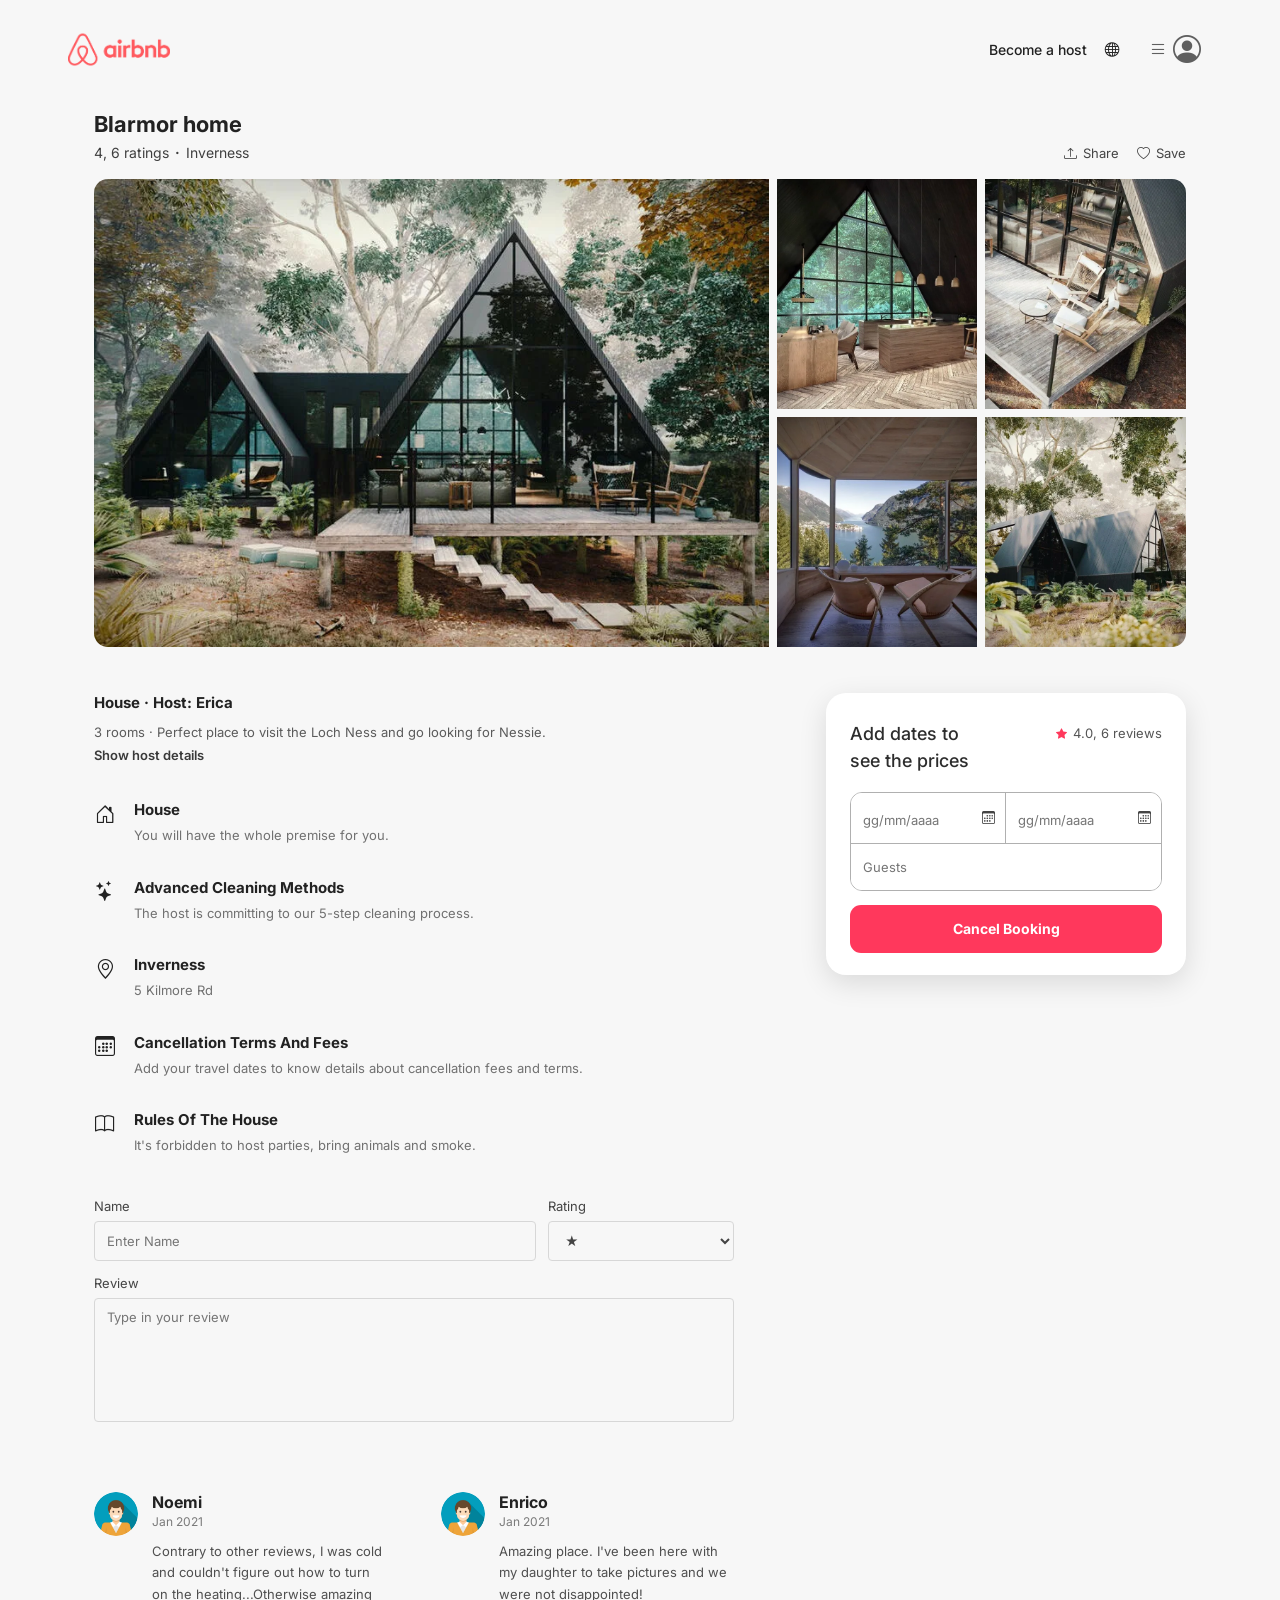
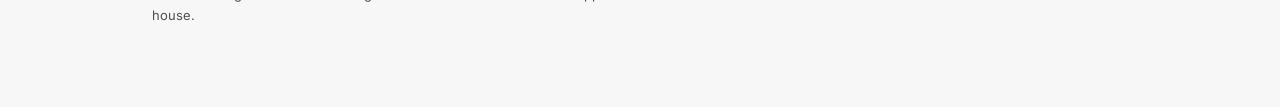
==== index.html @ 4b3a10de "Add files via upload" ====
<!DOCTYPE html>
<html lang="en">
<head>
  <meta charset="UTF-8" />
  <meta name="viewport" content="width=device-width, initial-scale=1.0" />
  <title>Blarmor home</title>

  <link rel="preconnect" href="https://fonts.googleapis.com">
  <link rel="preconnect" href="https://fonts.gstatic.com" crossorigin>
  <link
    href="https://fonts.googleapis.com/css2?family=Inter:wght@400;500;600;700&display=swap"
    rel="stylesheet"
  >

  <link
    rel="stylesheet"
    href="https://cdn.jsdelivr.net/npm/bootstrap-icons@1.11.3/font/bootstrap-icons.min.css"
  >

  <link rel="stylesheet" href="style.css" />
</head>
<body>
  <header class="topbar">
    <div class="topbar__inner">
      <div class="topbar__logo">
        <img src="assets/logo-pink.png" alt="Airbnb logo" />
      </div>

      <nav class="topbar__nav">
        <a href="#">Become a host</a>

        <button class="icon-btn" aria-label="Language">
          <i class="bi bi-globe"></i>
        </button>

        <div class="menu-profile">
          <i class="bi bi-list"></i>
          <i class="bi bi-person-circle"></i>
        </div>
      </nav>
    </div>
  </header>

  <main class="page">
    <section class="listing-head">
      <h1>Blarmor home</h1>

      <div class="listing-meta-row">
        <div class="listing-meta">
          <span>4, 6 ratings</span>
          <span class="dot">·</span>
          <span>Inverness</span>
        </div>

        <div class="listing-actions">
          <a href="#"><i class="bi bi-upload"></i> Share</a>
          <a href="#"><i class="bi bi-heart"></i> Save</a>
        </div>
      </div>
    </section>

    <section class="gallery">
      <div class="gallery__main">
        <img src="assets/1.webp" alt="Main house image" />
      </div>

      <div class="gallery__side">
        <img src="assets/2.webp" alt="House image 2" />
        <img src="assets/3.webp" alt="House image 3" />
        <img src="assets/4.webp" alt="House image 4" />
        <img src="assets/5.webp" alt="House image 5" />
      </div>
    </section>

    <section class="content-grid">
      <div class="content-left">
        <section class="intro">
          <h2>House · Host: Erica</h2>
          <p>3 rooms · Perfect place to visit the Loch Ness and go looking for Nessie.</p>
          <a href="#">Show host details</a>
        </section>

        <section class="features">
          <article class="feature">
            <div class="feature__icon">
              <i class="bi bi-house-door"></i>
            </div>
            <div class="feature__text">
              <h3>House</h3>
              <p>You will have the whole premise for you.</p>
            </div>
          </article>

          <article class="feature">
            <div class="feature__icon">
              <i class="bi bi-stars"></i>
            </div>
            <div class="feature__text">
              <h3>Advanced Cleaning Methods</h3>
              <p>The host is committing to our 5-step cleaning process.</p>
            </div>
          </article>

          <article class="feature">
            <div class="feature__icon">
              <i class="bi bi-geo-alt"></i>
            </div>
            <div class="feature__text">
              <h3>Inverness</h3>
              <p>5 Kilmore Rd</p>
            </div>
          </article>

          <article class="feature">
            <div class="feature__icon">
              <i class="bi bi-calendar3"></i>
            </div>
            <div class="feature__text">
              <h3>Cancellation Terms And Fees</h3>
              <p>Add your travel dates to know details about cancellation fees and terms.</p>
            </div>
          </article>

          <article class="feature">
            <div class="feature__icon">
              <i class="bi bi-book"></i>
            </div>
            <div class="feature__text">
              <h3>Rules Of The House</h3>
              <p>It's forbidden to host parties, bring animals and smoke.</p>
            </div>
          </article>
        </section>

        <section class="review-form">
          <div class="form-row">
            <div class="field field--name">
              <label for="name">Name</label>
              <input type="text" id="name" placeholder="Enter Name" />
            </div>

            <div class="field field--rating">
              <label for="rating">Rating</label>
              <select id="rating">
                <option>★</option>
                <option>★★</option>
                <option>★★★</option>
                <option>★★★★</option>
                <option>★★★★★</option>
              </select>
            </div>
          </div>

          <div class="field">
            <label for="review">Review</label>
            <textarea id="review" placeholder="Type in your review"></textarea>
          </div>
        </section>

        <section class="reviews">
          <article class="review">
            <img src="assets/propic.png" alt="Noemi profile picture" />
            <div class="review__body">
              <h4>Noemi</h4>
              <span>Jan 2021</span>
              <p>
                Contrary to other reviews, I was cold and couldn't figure out how to turn on
                the heating...Otherwise amazing house.
              </p>
            </div>
          </article>

          <article class="review">
            <img src="assets/propic.png" alt="Enrico profile picture" />
            <div class="review__body">
              <h4>Enrico</h4>
              <span>Jan 2021</span>
              <p>
                Amazing place. I've been here with my daughter to take pictures and we were
                not disappointed!
              </p>
            </div>
          </article>
        </section>
      </div>

      <aside class="booking-card">
        <div class="booking-card__top">
          <h3>Add dates to<br>see the prices</h3>
          <div class="booking-card__rating">
            <i class="bi bi-star-fill"></i>
            <span>4.0, 6 reviews</span>
          </div>
        </div>

        <div class="booking-box">
          <div class="booking-box__dates">
            <div class="booking-box__field">
              <input type="text" placeholder="gg/mm/aaaa" />
              <i class="bi bi-calendar3"></i>
            </div>

            <div class="booking-box__field">
              <input type="text" placeholder="gg/mm/aaaa" />
              <i class="bi bi-calendar3"></i>
            </div>
          </div>

          <div class="booking-box__guests">
            <input type="text" placeholder="Guests" />
          </div>
        </div>

        <button class="booking-btn">Cancel Booking</button>
      </aside>
    </section>
  </main>
</body>
</html>
---- style.css ----
* {
  margin: 0;
  padding: 0;
  box-sizing: border-box;
}

:root {
  --bg: #f7f7f7;
  --text: #222222;
  --light-text: #717171;
  --strong-border: #b0b0b0;
  --white: #ffffff;
  --pink: #ff385c;
  --shadow: 0 8px 28px rgba(0, 0, 0, 0.12);
}

body {
  font-family: "Inter", sans-serif;
  background-color: var(--bg);
  color: var(--text);
}

img {
  display: block;
  width: 100%;
}

a {
  color: inherit;
  text-decoration: none;
}

button,
input,
select,
textarea {
  font: inherit;
}

.topbar {
  width: 100%;
  padding: 24px 0 18px;
}

.topbar__inner {
  width: 100%;
  max-width: 1440px;
  margin: 0 auto;
  padding: 0 68px;
  display: flex;
  align-items: center;
  justify-content: space-between;
}

.topbar__logo img {
  width: 102px;
  height: auto;
}

.topbar__nav {
  display: flex;
  align-items: center;
  gap: 18px;
}

.topbar__nav a {
  font-size: 14px;
  font-weight: 500;
  color: #222;
}

.icon-btn {
  border: none;
  background: transparent;
  color: #222;
  font-size: 15px;
  cursor: pointer;
}

.menu-profile {
  width: 74px;
  height: 42px;
  border-radius: 999px;
  display: flex;
  align-items: center;
  justify-content: space-between;
  padding: 0 11px;
  color: #5f5f5f;
}

.menu-profile .bi-list {
  font-size: 18px;
}

.menu-profile .bi-person-circle {
  font-size: 28px;
}

.page {
  max-width: 1140px;
  margin: 0 auto;
  padding: 18px 24px 80px;
}

.listing-head {
  margin-bottom: 18px;
}

.listing-head h1 {
  font-size: 22px;
  font-weight: 700;
  line-height: 1.25;
  margin-bottom: 6px;
}

.listing-meta-row {
  display: flex;
  align-items: center;
  justify-content: space-between;
}

.listing-meta {
  display: flex;
  align-items: center;
  gap: 6px;
  font-size: 14px;
  color: #3f3f3f;
}

.dot {
  font-weight: 700;
}

.listing-actions {
  display: flex;
  align-items: center;
  gap: 18px;
}

.listing-actions a {
  display: inline-flex;
  align-items: center;
  gap: 6px;
  font-size: 13px;
  color: #444;
}

.gallery {
  display: grid;
  grid-template-columns: 1.65fr 1fr;
  gap: 8px;
  margin-bottom: 46px;
}

.gallery__main img {
  height: 468px;
  object-fit: cover;
  border-top-left-radius: 14px;
  border-bottom-left-radius: 14px;
}

.gallery__side {
  display: grid;
  grid-template-columns: 1fr 1fr;
  gap: 8px;
}

.gallery__side img {
  height: 230px;
  object-fit: cover;
}

.gallery__side img:nth-child(2) {
  border-top-right-radius: 14px;
}

.gallery__side img:nth-child(4) {
  border-bottom-right-radius: 14px;
}

.content-grid {
  display: grid;
  grid-template-columns: 1fr 360px;
  gap: 92px;
  align-items: start;
}

.intro {
  margin-bottom: 36px;
}

.intro h2 {
  font-size: 15px;
  font-weight: 700;
  margin-bottom: 12px;
}

.intro p {
  font-size: 13px;
  color: #5b5b5b;
  margin-bottom: 4px;
}

.intro a {
  font-size: 13px;
  font-weight: 600;
  color: #3a3a3a;
}

.features {
  display: flex;
  flex-direction: column;
  gap: 32px;
  margin-bottom: 42px;
}

.feature {
  display: flex;
  align-items: flex-start;
  gap: 18px;
}

.feature__icon {
  width: 22px;
  min-width: 22px;
  font-size: 20px;
  color: #222;
  margin-top: 2px;
  text-align: center;
}

.feature__text h3 {
  font-size: 15px;
  font-weight: 700;
  margin-bottom: 7px;
}

.feature__text p {
  font-size: 13px;
  color: var(--light-text);
  line-height: 1.5;
}

.booking-card {
  background: var(--white);
  border-radius: 20px;
  box-shadow: var(--shadow);
  padding: 28px 24px 22px;
  position: sticky;
  top: 32px;
  width: 100%;
}

.booking-card__top {
  display: flex;
  justify-content: space-between;
  align-items: flex-start;
  gap: 12px;
  margin-bottom: 18px;
}

.booking-card__top h3 {
  font-size: 18px;
  line-height: 1.45;
  font-weight: 500;
  color: #2d2d2d;
}

.booking-card__rating {
  display: flex;
  align-items: center;
  gap: 6px;
  font-size: 13px;
  color: #555;
  white-space: nowrap;
  margin-top: 4px;
}

.booking-card__rating i {
  color: var(--pink);
  font-size: 11px;
}

.booking-box {
  border: 1px solid var(--strong-border);
  border-radius: 12px;
  overflow: hidden;
  margin-bottom: 14px;
}

.booking-box__dates {
  display: grid;
  grid-template-columns: 1fr 1fr;
}

.booking-box__field {
  position: relative;
  border-bottom: 1px solid var(--strong-border);
}

.booking-box__field:first-child {
  border-right: 1px solid var(--strong-border);
}

.booking-box__field input,
.booking-box__guests input {
  width: 100%;
  border: none;
  outline: none;
  background: var(--white);
  font-size: 13px;
  color: #444;
}

.booking-box__field input {
  height: 50px;
  padding: 16px 34px 12px 12px;
}

.booking-box__field i {
  position: absolute;
  right: 10px;
  top: 17px;
  font-size: 13px;
  color: #444;
}

.booking-box__guests input {
  height: 46px;
  padding: 0 12px;
}

.booking-btn {
  width: 100%;
  height: 48px;
  border: none;
  border-radius: 11px;
  background: var(--pink);
  color: var(--white);
  font-size: 14px;
  font-weight: 700;
  cursor: pointer;
}

.review-form {
  margin-bottom: 70px;
}

.form-row {
  display: flex;
  gap: 12px;
  margin-bottom: 14px;
}

.field {
  display: flex;
  flex-direction: column;
  gap: 7px;
}

.field--name {
  flex: 1;
}

.field--rating {
  width: 186px;
}

.field label {
  font-size: 13px;
  font-weight: 400;
  color: #444;
}

.field input,
.field select,
.field textarea {
  width: 100%;
  border: 1px solid #d7d7d7;
  border-radius: 4px;
  background: transparent;
  color: #444;
  font-size: 13px;
  padding: 10px 12px;
  outline: none;
}

.field input,
.field select {
  height: 40px;
}

.field textarea {
  height: 124px;
  resize: none;
  padding-top: 10px;
}

.reviews {
  display: grid;
  grid-template-columns: 1fr 1fr;
  gap: 54px;
}

.review {
  display: flex;
  align-items: flex-start;
  gap: 14px;
}

.review img {
  width: 44px;
  height: 44px;
  min-width: 44px;
  border-radius: 50%;
  object-fit: cover;
}

.review__body h4 {
  font-size: 16px;
  font-weight: 700;
  margin-bottom: 2px;
}

.review__body span {
  display: block;
  font-size: 12px;
  color: #7a7a7a;
  margin-bottom: 12px;
}

.review__body p {
  font-size: 13px;
  line-height: 1.65;
  color: #4f4f4f;
  max-width: 370px;
}

@media (max-width: 1100px) {
  .content-grid {
    grid-template-columns: 1fr;
    gap: 40px;
  }

  .booking-card {
    position: static;
    max-width: 420px;
  }
}

@media (max-width: 900px) {
  .topbar__inner {
    padding: 0 24px;
  }

  .gallery {
    grid-template-columns: 1fr;
  }

  .gallery__main img {
    height: 360px;
    border-radius: 14px;
  }

  .gallery__side img:nth-child(2),
  .gallery__side img:nth-child(4) {
    border-radius: 0;
  }

  .reviews {
    grid-template-columns: 1fr;
    gap: 28px;
  }
}

@media (max-width: 640px) {
  .page {
    padding: 18px 16px 50px;
  }

  .topbar__nav a {
    display: none;
  }

  .listing-meta-row {
    flex-direction: column;
    align-items: flex-start;
    gap: 10px;
  }

  .form-row {
    flex-direction: column;
  }

  .field--rating {
    width: 100%;
  }

  .gallery__side {
    grid-template-columns: 1fr 1fr;
  }

  .gallery__side img {
    height: 150px;
  }
}
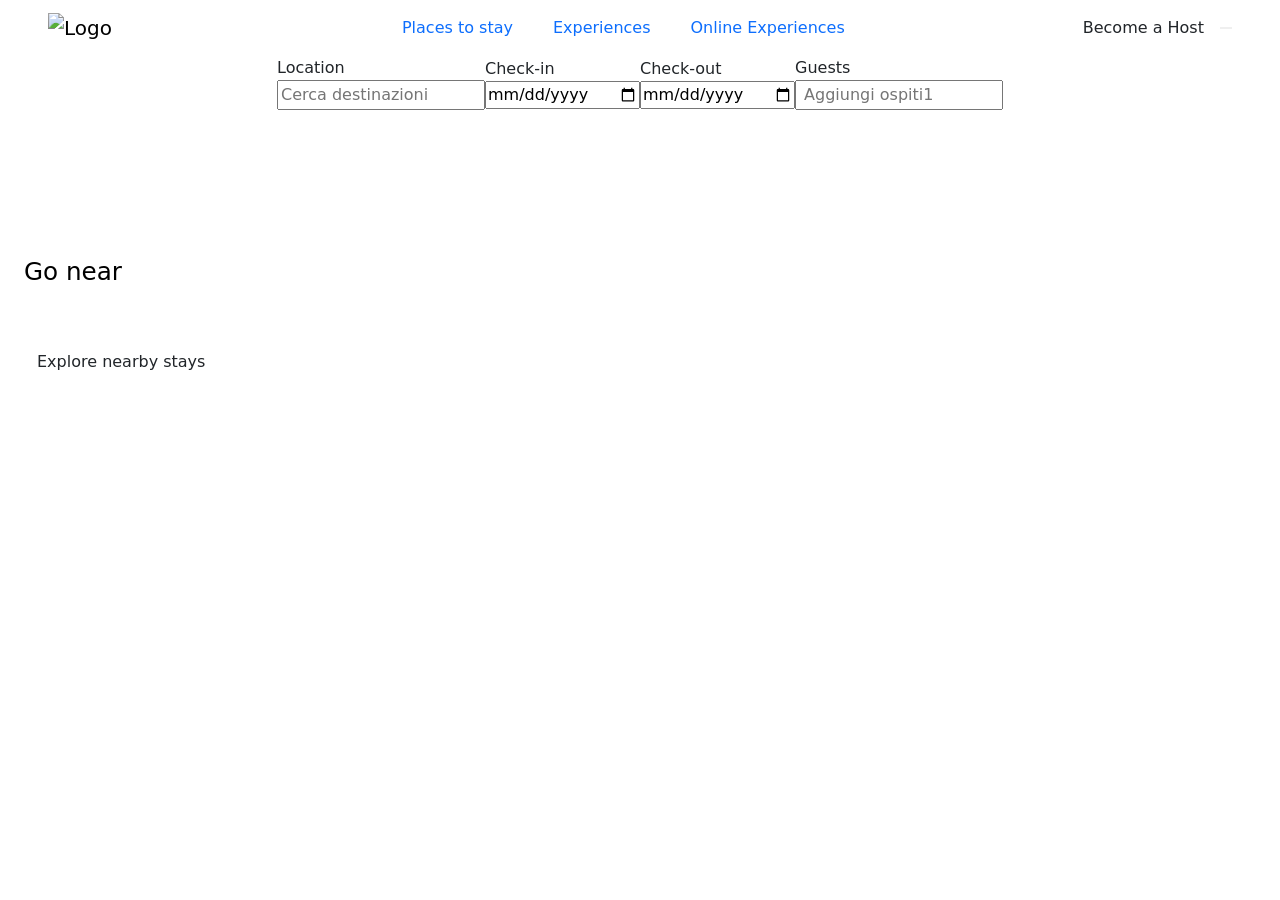
==== commit 333cdf14: "adding comments" ====
--- a/index.html
+++ b/index.html
@@ -1,219 +1,117 @@
-<!DOCTYPE html>
-<html lang="en">
-<head>
-  <meta charset="UTF-8" />
-  <meta name="viewport" content="width=device-width, initial-scale=1.0" />
-  <title>Blarmor home</title>
-
-  <link rel="preconnect" href="https://fonts.googleapis.com">
-  <link rel="preconnect" href="https://fonts.gstatic.com" crossorigin>
-  <link
-    href="https://fonts.googleapis.com/css2?family=Inter:wght@400;500;600;700&display=swap"
-    rel="stylesheet"
-  >
-
-  <link
-    rel="stylesheet"
-    href="https://cdn.jsdelivr.net/npm/bootstrap-icons@1.11.3/font/bootstrap-icons.min.css"
-  >
-
-  <link rel="stylesheet" href="style.css" />
-</head>
-<body>
-  <header class="topbar">
-    <div class="topbar__inner">
-      <div class="topbar__logo">
-        <img src="assets/logo-pink.png" alt="Airbnb logo" />
-      </div>
-
-      <nav class="topbar__nav">
-        <a href="#">Become a host</a>
-
-        <button class="icon-btn" aria-label="Language">
-          <i class="bi bi-globe"></i>
-        </button>
-
-        <div class="menu-profile">
-          <i class="bi bi-list"></i>
-          <i class="bi bi-person-circle"></i>
-        </div>
-      </nav>
-    </div>
-  </header>
-
-  <main class="page">
-    <section class="listing-head">
-      <h1>Blarmor home</h1>
-
-      <div class="listing-meta-row">
-        <div class="listing-meta">
-          <span>4, 6 ratings</span>
-          <span class="dot">·</span>
-          <span>Inverness</span>
-        </div>
-
-        <div class="listing-actions">
-          <a href="#"><i class="bi bi-upload"></i> Share</a>
-          <a href="#"><i class="bi bi-heart"></i> Save</a>
-        </div>
-      </div>
-    </section>
-
-    <section class="gallery">
-      <div class="gallery__main">
-        <img src="assets/1.webp" alt="Main house image" />
-      </div>
-
-      <div class="gallery__side">
-        <img src="assets/2.webp" alt="House image 2" />
-        <img src="assets/3.webp" alt="House image 3" />
-        <img src="assets/4.webp" alt="House image 4" />
-        <img src="assets/5.webp" alt="House image 5" />
-      </div>
-    </section>
-
-    <section class="content-grid">
-      <div class="content-left">
-        <section class="intro">
-          <h2>House · Host: Erica</h2>
-          <p>3 rooms · Perfect place to visit the Loch Ness and go looking for Nessie.</p>
-          <a href="#">Show host details</a>
-        </section>
-
-        <section class="features">
-          <article class="feature">
-            <div class="feature__icon">
-              <i class="bi bi-house-door"></i>
-            </div>
-            <div class="feature__text">
-              <h3>House</h3>
-              <p>You will have the whole premise for you.</p>
-            </div>
-          </article>
-
-          <article class="feature">
-            <div class="feature__icon">
-              <i class="bi bi-stars"></i>
-            </div>
-            <div class="feature__text">
-              <h3>Advanced Cleaning Methods</h3>
-              <p>The host is committing to our 5-step cleaning process.</p>
-            </div>
-          </article>
-
-          <article class="feature">
-            <div class="feature__icon">
-              <i class="bi bi-geo-alt"></i>
-            </div>
-            <div class="feature__text">
-              <h3>Inverness</h3>
-              <p>5 Kilmore Rd</p>
-            </div>
-          </article>
-
-          <article class="feature">
-            <div class="feature__icon">
-              <i class="bi bi-calendar3"></i>
-            </div>
-            <div class="feature__text">
-              <h3>Cancellation Terms And Fees</h3>
-              <p>Add your travel dates to know details about cancellation fees and terms.</p>
-            </div>
-          </article>
-
-          <article class="feature">
-            <div class="feature__icon">
-              <i class="bi bi-book"></i>
-            </div>
-            <div class="feature__text">
-              <h3>Rules Of The House</h3>
-              <p>It's forbidden to host parties, bring animals and smoke.</p>
-            </div>
-          </article>
-        </section>
-
-        <section class="review-form">
-          <div class="form-row">
-            <div class="field field--name">
-              <label for="name">Name</label>
-              <input type="text" id="name" placeholder="Enter Name" />
-            </div>
-
-            <div class="field field--rating">
-              <label for="rating">Rating</label>
-              <select id="rating">
-                <option>★</option>
-                <option>★★</option>
-                <option>★★★</option>
-                <option>★★★★</option>
-                <option>★★★★★</option>
-              </select>
-            </div>
-          </div>
-
-          <div class="field">
-            <label for="review">Review</label>
-            <textarea id="review" placeholder="Type in your review"></textarea>
-          </div>
-        </section>
-
-        <section class="reviews">
-          <article class="review">
-            <img src="assets/propic.png" alt="Noemi profile picture" />
-            <div class="review__body">
-              <h4>Noemi</h4>
-              <span>Jan 2021</span>
-              <p>
-                Contrary to other reviews, I was cold and couldn't figure out how to turn on
-                the heating...Otherwise amazing house.
-              </p>
-            </div>
-          </article>
-
-          <article class="review">
-            <img src="assets/propic.png" alt="Enrico profile picture" />
-            <div class="review__body">
-              <h4>Enrico</h4>
-              <span>Jan 2021</span>
-              <p>
-                Amazing place. I've been here with my daughter to take pictures and we were
-                not disappointed!
-              </p>
-            </div>
-          </article>
-        </section>
-      </div>
-
-      <aside class="booking-card">
-        <div class="booking-card__top">
-          <h3>Add dates to<br>see the prices</h3>
-          <div class="booking-card__rating">
-            <i class="bi bi-star-fill"></i>
-            <span>4.0, 6 reviews</span>
-          </div>
-        </div>
-
-        <div class="booking-box">
-          <div class="booking-box__dates">
-            <div class="booking-box__field">
-              <input type="text" placeholder="gg/mm/aaaa" />
-              <i class="bi bi-calendar3"></i>
-            </div>
-
-            <div class="booking-box__field">
-              <input type="text" placeholder="gg/mm/aaaa" />
-              <i class="bi bi-calendar3"></i>
-            </div>
-          </div>
-
-          <div class="booking-box__guests">
-            <input type="text" placeholder="Guests" />
-          </div>
-        </div>
-
-        <button class="booking-btn">Cancel Booking</button>
-      </aside>
-    </section>
-  </main>
-</body>
+<!doctype html>
+<html lang="it">
+
+<head>
+    <meta charset="UTF-8" />
+    <meta name="viewport" content="width=device-width, initial-scale=1.0" />
+    <title>Home</title>
+
+    <!--=============== Bootstrap cdn ===============-->
+    <link rel="stylesheet" href="https://cdn.jsdelivr.net/npm/bootstrap@5.3.8/dist/css/bootstrap.min.css">
+
+    <!--=============== style ===============-->
+    <link rel="stylesheet" href="assets/css/style.css">
+
+</head>
+
+<body>
+
+    <!--=============== Header ===============-->
+    <header class="sticky-top ">
+        <!--=============== Navbar ===============-->
+        <nav class="navbar navbar-expand-lg">
+            <div class="container-fluid px-md-2 px-lg-5">
+                <a class="navbar-brand d-flex align-items-center" href="#">
+                    <img src="assets/imgs/logo-pink.png" alt="Logo" width="100">
+                </a>
+
+                <div class="text-center" id="navbarNavLinks">
+                    <ul class="nav justify-content-center fw-medium gap-2">
+                        <li class="nav-item">
+                            <a class="nav-link active" href="#" role="button" aria-expanded="false">
+                                Places to stay
+                            </a>
+                        </li>
+                        <li class="nav-item">
+                            <a class="nav-link" href="#" role="button" aria-expanded="false">
+                                Experiences
+                            </a>
+                        </li>
+                        <li class="nav-item">
+                            <a class="nav-link" href="#" role="button" aria-expanded="false">
+                                Online Experiences
+                            </a>
+                        </li>
+                    </ul>
+                </div>
+
+                <div class="d-flex align-items-center gap-1 gap-lg-2">
+                    <a href="" class="nav-link fw-medium">Become a Host</a>
+                    <a href="#" class="nav-link text-secondary position-relative">
+
+                        <i class="fa-solid fa-globe"></i>
+                    </a>
+                    <button class="nav-toggler border-0" type="button" data-bs-toggle="collapse"
+                        data-bs-target="#navbarNavLinks" aria-controls="navbarNavLinks" aria-expanded="false"
+                        aria-label="Toggle navigation">
+                        <i class="fa-solid fa-bars btn-toggler"></i>
+                    </button>
+
+                </div>
+            </div>
+        </nav>
+
+        <!--=============== Search bar ===============-->
+        <div class="search-bar d-flex justify-content-center align-items-center mb-3">
+            <div class="search-section d-flex flex-column">
+                <label for="search-destination" class="text-nowrap">Location</label>
+                <input type="text" class="text-truncate" id="search-destination" placeholder="Cerca destinazioni">
+            </div>
+            <div class="search-section d-flex flex-column">
+                <label for="search-date" class="text-nowrap">Check-in</label>
+                <input type="date" id="search-date" placeholder=" aggiungi date">
+            </div>
+            <div class="search-section d-flex flex-column">
+                <label for="search-date" class="text-nowrap">Check-out</label>
+                <input type="date" id="search-date" placeholder=" aggiungi date">
+            </div>
+            <div class="search-section d-flex flex-column">
+                <label for="search-for" class="text-nowrap">Guests</label>
+                <input type="number" class="text-truncate" id="search-for" placeholder=" Aggiungi ospiti1">
+            </div>
+            <i class="fa-solid fa-magnifying-glass"></i>
+        </div>
+
+
+    </header>
+
+    <main>
+        <!--=============== Home page ===============-->
+        <section class="" id="home-page">
+            <!--=============== Hero ===============-->
+            <div class="d-flex align-items-center" id="hero">
+                <div class="container-fluid px-4">
+                    <div class="d-flex flex-column align-items-baseline">
+                        <svg viewBox="0 0 800 110" class="mb-3 mb-md-5">
+                            <text x="0%" y="100" d text-anchor="start">
+                                Go near
+                            </text>
+                        </svg>
+                        <a href="" class="btn fw-medium liquid"><span>Explore nearby stays</span></a>
+                    </div>
+                </div>
+            </div>
+        </section>
+    </main>
+
+    <!--=============== Bootstrap script ===============-->
+    <script src="https://cdn.jsdelivr.net/npm/bootstrap@5.3.8/dist/js/bootstrap.bundle.min.js"></script>
+
+    <!--=============== Font Awesome ===============-->
+    <script src="https://kit.fontawesome.com/49727d7509.js" crossorigin="anonymous"></script>
+
+    <!--=============== Script ===============-->
+    <script src="assets/js/script.js"></script>
+</body>
+
 </html>
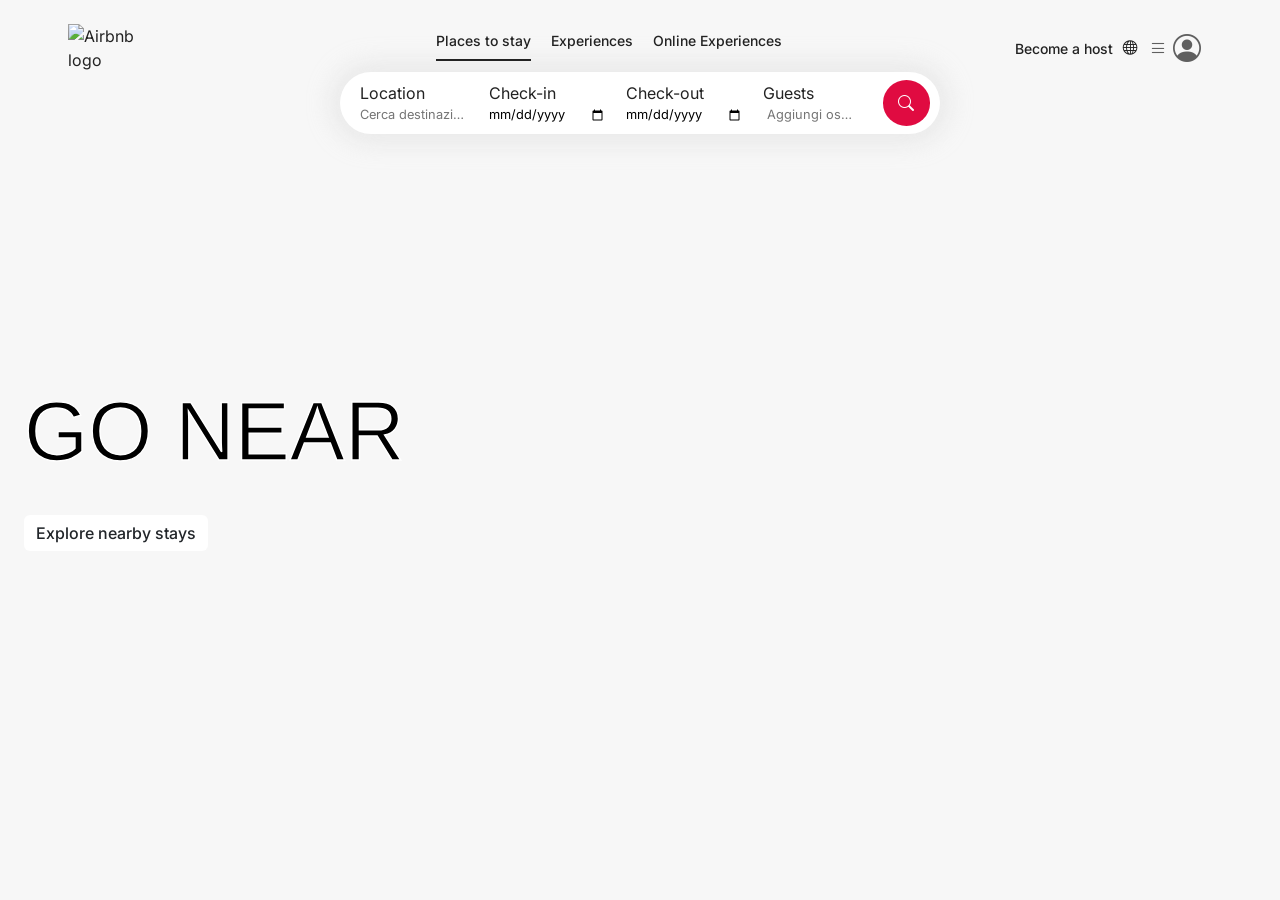
==== commit fa6e4833: "merging first and last page" ====
--- a/index.html
+++ b/index.html
@@ -1,117 +1,268 @@
-<!doctype html>
-<html lang="it">
+<!DOCTYPE html>
+<html lang="en">
 
 <head>
-    <meta charset="UTF-8" />
-    <meta name="viewport" content="width=device-width, initial-scale=1.0" />
-    <title>Home</title>
-
-    <!--=============== Bootstrap cdn ===============-->
-    <link rel="stylesheet" href="https://cdn.jsdelivr.net/npm/bootstrap@5.3.8/dist/css/bootstrap.min.css">
-
-    <!--=============== style ===============-->
-    <link rel="stylesheet" href="assets/css/style.css">
-
+  <meta charset="UTF-8" />
+  <meta name="viewport" content="width=device-width, initial-scale=1.0" />
+  <title>Airbnb home</title>
+
+  <link rel="preconnect" href="https://fonts.googleapis.com">
+  <link rel="preconnect" href="https://fonts.gstatic.com" crossorigin>
+  <link href="https://fonts.googleapis.com/css2?family=Inter:wght@400;500;600;700&display=swap" rel="stylesheet">
+
+  <link rel="stylesheet" href="https://cdn.jsdelivr.net/npm/bootstrap-icons@1.11.3/font/bootstrap-icons.min.css">
+
+  <!--=============== Bootstrap cdn ===============-->
+  <link rel="stylesheet" href="https://cdn.jsdelivr.net/npm/bootstrap@5.3.8/dist/css/bootstrap.min.css">
+
+  <link rel="stylesheet" href="assets/css/style.css" />
 </head>
 
 <body>
-
-    <!--=============== Header ===============-->
-    <header class="sticky-top ">
-        <!--=============== Navbar ===============-->
-        <nav class="navbar navbar-expand-lg">
-            <div class="container-fluid px-md-2 px-lg-5">
-                <a class="navbar-brand d-flex align-items-center" href="#">
-                    <img src="assets/imgs/logo-pink.png" alt="Logo" width="100">
-                </a>
-
-                <div class="text-center" id="navbarNavLinks">
-                    <ul class="nav justify-content-center fw-medium gap-2">
-                        <li class="nav-item">
-                            <a class="nav-link active" href="#" role="button" aria-expanded="false">
-                                Places to stay
-                            </a>
-                        </li>
-                        <li class="nav-item">
-                            <a class="nav-link" href="#" role="button" aria-expanded="false">
-                                Experiences
-                            </a>
-                        </li>
-                        <li class="nav-item">
-                            <a class="nav-link" href="#" role="button" aria-expanded="false">
-                                Online Experiences
-                            </a>
-                        </li>
-                    </ul>
-                </div>
-
-                <div class="d-flex align-items-center gap-1 gap-lg-2">
-                    <a href="" class="nav-link fw-medium">Become a Host</a>
-                    <a href="#" class="nav-link text-secondary position-relative">
-
-                        <i class="fa-solid fa-globe"></i>
-                    </a>
-                    <button class="nav-toggler border-0" type="button" data-bs-toggle="collapse"
-                        data-bs-target="#navbarNavLinks" aria-controls="navbarNavLinks" aria-expanded="false"
-                        aria-label="Toggle navigation">
-                        <i class="fa-solid fa-bars btn-toggler"></i>
-                    </button>
-
-                </div>
-            </div>
-        </nav>
-
-        <!--=============== Search bar ===============-->
-        <div class="search-bar d-flex justify-content-center align-items-center mb-3">
-            <div class="search-section d-flex flex-column">
-                <label for="search-destination" class="text-nowrap">Location</label>
-                <input type="text" class="text-truncate" id="search-destination" placeholder="Cerca destinazioni">
-            </div>
-            <div class="search-section d-flex flex-column">
-                <label for="search-date" class="text-nowrap">Check-in</label>
-                <input type="date" id="search-date" placeholder=" aggiungi date">
-            </div>
-            <div class="search-section d-flex flex-column">
-                <label for="search-date" class="text-nowrap">Check-out</label>
-                <input type="date" id="search-date" placeholder=" aggiungi date">
-            </div>
-            <div class="search-section d-flex flex-column">
-                <label for="search-for" class="text-nowrap">Guests</label>
-                <input type="number" class="text-truncate" id="search-for" placeholder=" Aggiungi ospiti1">
-            </div>
-            <i class="fa-solid fa-magnifying-glass"></i>
-        </div>
-
-
-    </header>
-
-    <main>
-        <!--=============== Home page ===============-->
-        <section class="" id="home-page">
-            <!--=============== Hero ===============-->
-            <div class="d-flex align-items-center" id="hero">
-                <div class="container-fluid px-4">
-                    <div class="d-flex flex-column align-items-baseline">
-                        <svg viewBox="0 0 800 110" class="mb-3 mb-md-5">
-                            <text x="0%" y="100" d text-anchor="start">
-                                Go near
-                            </text>
-                        </svg>
-                        <a href="" class="btn fw-medium liquid"><span>Explore nearby stays</span></a>
-                    </div>
-                </div>
-            </div>
-        </section>
-    </main>
-
-    <!--=============== Bootstrap script ===============-->
-    <script src="https://cdn.jsdelivr.net/npm/bootstrap@5.3.8/dist/js/bootstrap.bundle.min.js"></script>
-
-    <!--=============== Font Awesome ===============-->
-    <script src="https://kit.fontawesome.com/49727d7509.js" crossorigin="anonymous"></script>
-
-    <!--=============== Script ===============-->
-    <script src="assets/js/script.js"></script>
+  <header class="topbar">
+    <div class="topbar__inner">
+      <nav class="topbar__nav">
+        <div class="topbar__logo">
+          <img src="assets/imgs/logo-pink.png" alt="Airbnb logo" />
+        </div>
+        <ul class="topbar__nav__center">
+          <li><a href="#" class="active">Places to stay</a></li>
+          <li><a href="#">Experiences</a></li>
+          <li><a href="#">Online Experiences</a></li>
+
+        </ul>
+        <div class="topbar__nav__right">
+          <a href="#">Become a host</a>
+          <button class="icon-btn" aria-label="Language">
+            <i class="bi bi-globe"></i>
+          </button>
+
+          <div class="menu-profile">
+            <i class="bi bi-list"></i>
+            <i class="bi bi-person-circle"></i>
+          </div>
+        </div>
+      </nav>
+    </div>
+    <!--=============== Search bar ===============-->
+    <div class="search-bar d-flex justify-content-center align-items-center mb-3">
+      <div class="search-section d-flex flex-column">
+        <label for="search-destination" class="text-nowrap">Location</label>
+        <input type="text" class="text-truncate" id="search-destination" placeholder="Cerca destinazioni">
+      </div>
+      <div class="search-section d-flex flex-column">
+        <label for="search-date" class="text-nowrap">Check-in</label>
+        <input type="date" id="search-date" placeholder=" aggiungi date">
+      </div>
+      <div class="search-section d-flex flex-column">
+        <label for="search-date" class="text-nowrap">Check-out</label>
+        <input type="date" id="search-date" placeholder=" aggiungi date">
+      </div>
+      <div class="search-section d-flex flex-column">
+        <label for="search-for" class="text-nowrap">Guests</label>
+        <input type="number" class="text-truncate" id="search-for" placeholder=" Aggiungi ospiti1">
+      </div>
+      <i class="bi bi-search"></i>
+    </div>
+  </header>
+
+
+  <main>
+    <!--=============== Home Page ===============-->
+    <div class="" id="home-page">
+      <!--=============== Hero ===============-->
+      <div class="d-flex align-items-center" id="hero">
+        <div class="container-fluid px-4">
+          <div class="d-flex flex-column align-items-baseline">
+            <svg viewBox="0 0 800 110" class="mb-3 mb-md-5">
+              <text x="0%" y="100" d text-anchor="start">
+                Go near
+              </text>
+            </svg>
+            <a href="" class="btn fw-medium liquid"><span>Explore nearby stays</span></a>
+          </div>
+        </div>
+      </div>
+    </div>
+
+    <div id="last-page" class="d-none">
+      <section class="listing-head">
+        <h1>Blarmor home</h1>
+
+        <div class="listing-meta-row">
+          <div class="listing-meta">
+            <span>4, 6 ratings</span>
+            <span class="dot">·</span>
+            <span>Inverness</span>
+          </div>
+
+          <div class="listing-actions">
+            <a href="#"><i class="bi bi-upload"></i> Share</a>
+            <a href="#"><i class="bi bi-heart"></i> Save</a>
+          </div>
+        </div>
+      </section>
+
+      <section class="gallery">
+        <div class="gallery__main">
+          <img src="assets/imgs/1.webp" alt="Main house image" />
+        </div>
+
+        <div class="gallery__side">
+          <img src="assets/imgs/2.webp" alt="House image 2" />
+          <img src="assets/imgs/3.webp" alt="House image 3" />
+          <img src="assets/imgs/4.webp" alt="House image 4" />
+          <img src="assets/imgs/5.webp" alt="House image 5" />
+        </div>
+      </section>
+
+      <section class="content-grid">
+        <div class="content-left">
+          <section class="intro">
+            <h2>House · Host: Erica</h2>
+            <p>3 rooms · Perfect place to visit the Loch Ness and go looking for Nessie.</p>
+            <a href="#">Show host details</a>
+          </section>
+
+          <section class="features">
+            <article class="feature">
+              <div class="feature__icon">
+                <i class="bi bi-house-door"></i>
+              </div>
+              <div class="feature__text">
+                <h3>House</h3>
+                <p>You will have the whole premise for you.</p>
+              </div>
+            </article>
+
+            <article class="feature">
+              <div class="feature__icon">
+                <i class="bi bi-stars"></i>
+              </div>
+              <div class="feature__text">
+                <h3>Advanced Cleaning Methods</h3>
+                <p>The host is committing to our 5-step cleaning process.</p>
+              </div>
+            </article>
+
+            <article class="feature">
+              <div class="feature__icon">
+                <i class="bi bi-geo-alt"></i>
+              </div>
+              <div class="feature__text">
+                <h3>Inverness</h3>
+                <p>5 Kilmore Rd</p>
+              </div>
+            </article>
+
+            <article class="feature">
+              <div class="feature__icon">
+                <i class="bi bi-calendar3"></i>
+              </div>
+              <div class="feature__text">
+                <h3>Cancellation Terms And Fees</h3>
+                <p>Add your travel dates to know details about cancellation fees and terms.</p>
+              </div>
+            </article>
+
+            <article class="feature">
+              <div class="feature__icon">
+                <i class="bi bi-book"></i>
+              </div>
+              <div class="feature__text">
+                <h3>Rules Of The House</h3>
+                <p>It's forbidden to host parties, bring animals and smoke.</p>
+              </div>
+            </article>
+          </section>
+
+          <section class="review-form">
+            <div class="form-row">
+              <div class="field field--name">
+                <label for="name">Name</label>
+                <input type="text" id="name" placeholder="Enter Name" />
+              </div>
+
+              <div class="field field--rating">
+                <label for="rating">Rating</label>
+                <select id="rating">
+                  <option>★</option>
+                  <option>★★</option>
+                  <option>★★★</option>
+                  <option>★★★★</option>
+                  <option>★★★★★</option>
+                </select>
+              </div>
+            </div>
+
+            <div class="field">
+              <label for="review">Review</label>
+              <textarea id="review" placeholder="Type in your review"></textarea>
+            </div>
+          </section>
+
+          <section class="reviews">
+            <article class="review">
+              <img src="assets/propic.png" alt="Noemi profile picture" />
+              <div class="review__body">
+                <h4>Noemi</h4>
+                <span>Jan 2021</span>
+                <p>
+                  Contrary to other reviews, I was cold and couldn't figure out how to turn on
+                  the heating...Otherwise amazing house.
+                </p>
+              </div>
+            </article>
+
+            <article class="review">
+              <img src="assets/propic.png" alt="Enrico profile picture" />
+              <div class="review__body">
+                <h4>Enrico</h4>
+                <span>Jan 2021</span>
+                <p>
+                  Amazing place. I've been here with my daughter to take pictures and we were
+                  not disappointed!
+                </p>
+              </div>
+            </article>
+          </section>
+        </div>
+
+        <aside class="booking-card">
+          <div class="booking-card__top">
+            <h3>Add dates to<br>see the prices</h3>
+            <div class="booking-card__rating">
+              <i class="bi bi-star-fill"></i>
+              <span>4.0, 6 reviews</span>
+            </div>
+          </div>
+
+          <div class="booking-box">
+            <div class="booking-box__dates">
+              <div class="booking-box__field">
+                <input type="text" placeholder="gg/mm/aaaa" />
+                <i class="bi bi-calendar3"></i>
+              </div>
+
+              <div class="booking-box__field">
+                <input type="text" placeholder="gg/mm/aaaa" />
+                <i class="bi bi-calendar3"></i>
+              </div>
+            </div>
+
+            <div class="booking-box__guests">
+              <input type="text" placeholder="Guests" />
+            </div>
+          </div>
+
+          <button class="booking-btn">Cancel Booking</button>
+        </aside>
+      </section>
+    </div>
+
+  </main>
+
+  <script src="assets/js/script.js"></script>
 </body>
 
 </html>
--- a/assets/css/style.css
+++ b/assets/css/style.css
@@ -0,0 +1,695 @@
+* {
+    margin: 0;
+    padding: 0;
+    box-sizing: border-box;
+}
+
+:root {
+    --bg: #f7f7f7;
+    --text: #222222;
+    --light-text: #717171;
+    --strong-border: #b0b0b0;
+    --white: #ffffff;
+    --pink: #ff385c;
+    --shadow: 0 8px 28px rgba(0, 0, 0, 0.12);
+}
+
+body {
+    font-family: "Inter", sans-serif;
+    background-color: var(--bg);
+    color: var(--text);
+}
+
+img {
+    display: block;
+    width: 100%;
+}
+
+a {
+    color: inherit;
+    text-decoration: none;
+}
+
+button,
+input,
+select,
+textarea {
+    font: inherit;
+}
+
+/*---- Topbar ----*/
+.topbar {
+    width: 100%;
+    padding: 24px 0 18px;
+}
+
+.topbar__inner {
+    width: 100%;
+    max-width: 1440px;
+    margin: 0 auto;
+    padding: 0 68px;
+    display: flex;
+    align-items: center;
+    justify-content: space-between;
+}
+
+.topbar__logo img {
+    width: 102px;
+    height: auto;
+}
+
+.topbar__nav__center {
+    display: flex;
+    list-style: none;
+    gap: 20px;
+}
+
+.topbar__nav__center a {
+    padding: 10px 0;
+}
+
+.topbar__nav__center a.active {
+    border-bottom: 2px solid;
+}
+
+.topbar__nav__right {
+    display: flex;
+    align-items: center;
+}
+
+.topbar__nav__right a {
+    margin-right: 10px;
+}
+
+.topbar__nav {
+    display: flex;
+    width: 100%;
+    align-items: center;
+    justify-content: space-between;
+    gap: 18px;
+}
+
+.topbar__nav a {
+    font-size: 14px;
+    font-weight: 500;
+    color: #222;
+}
+
+.icon-btn {
+    border: none;
+    background: transparent;
+    color: #222;
+    font-size: 15px;
+    cursor: pointer;
+}
+
+.menu-profile {
+    width: 74px;
+    height: 42px;
+    border-radius: 999px;
+    display: flex;
+    align-items: center;
+    justify-content: space-between;
+    padding: 0 11px;
+    color: #5f5f5f;
+}
+
+.menu-profile .bi-list {
+    font-size: 18px;
+}
+
+.menu-profile .bi-person-circle {
+    font-size: 28px;
+}
+
+/*----- Searchbar -----*/
+header .search-bar {
+    background-color: white;
+    width: 700px;
+    max-width: 600px;
+    min-width: 200px;
+    margin: 0 auto;
+    padding: 8px 10px;
+    border-radius: 35px;
+    margin-bottom: 30px;
+    -webkit-box-shadow: 0px 0px 25px 9px #CFCFCF5b;
+    box-shadow: 0px 0px 25px 9px #cfcfcf5b;
+    transition: all 0.5s linear;
+}
+
+header .search-section {
+    padding: 0 10px;
+    width: 25%;
+}
+
+header .search-section label,
+header .search-section input {
+    cursor: pointer;
+    width: 100%;
+}
+
+header .search-bar input {
+    border: 0;
+    font-size: 0.8rem;
+    cursor: pointer;
+}
+
+header .search-bar input:focus {
+    outline: 0;
+}
+
+header .search-bar i {
+    background-color: #E00B41;
+    width: 50px;
+    height: 50%;
+    display: flex;
+    padding: 15px;
+    border-radius: 50%;
+    color: white;
+    cursor: pointer;
+}
+
+/*----- Searchbar shrink -----*/
+header .search-bar.shrink {
+    padding: 5px;
+    position: absolute;
+    top: 20%;
+    left: 0;
+    right: 0;
+    width: 30%;
+}
+
+header .search-bar.shrink input {
+    display: none;
+}
+
+header .search-bar.shrink i {
+    font-size: 0.8rem;
+    padding: 8px;
+}
+
+
+/*----- Hero -----*/
+#hero {
+    background-image: url("/assets/imgs/home.jpg") !important;
+    height: 600px;
+    background-size: cover;
+    background-position: center;
+}
+
+#hero p {
+    font-size: 2rem;
+}
+
+#hero a.btn {
+    background-color: white;
+    font-size: 1rem;
+}
+
+.liquid {
+    background: linear-gradient(#646cff 0 0) no-repeat calc(200% - var(--p, 0%)) 100% / 200% var(--p, 0.2em);
+    transition: 0.3s var(--t, 0s),
+        background-position 0.3s calc(0.3s - var(--t, 0s));
+    border: #646cff;
+}
+
+.liquid:hover {
+    --p: 100%;
+    --t: 0.3s;
+    color: #fff;
+}
+
+#hero svg {
+    font-family: 'Russo One', sans-serif;
+    width: 100%;
+    max-width: 600px;
+    height: auto;
+}
+
+#hero svg text {
+    text-transform: uppercase;
+    animation: stroke 5s infinite alternate;
+    stroke-width: 2;
+    stroke: #ffffff;
+    font-size: 110px;
+}
+
+/*---- Animazione per svg testo ----*/
+@keyframes stroke {
+    0% {
+        fill: rgba(211, 211, 211, 0);
+        stroke: rgb(255, 255, 255);
+        stroke-dashoffset: 25%;
+        stroke-dasharray: 0 50%;
+        stroke-width: 2;
+    }
+
+    70% {
+        fill: rgba(255, 255, 255, 0);
+        stroke: rgb(255, 255, 255);
+    }
+
+    80% {
+        fill: rgba(230, 230, 230, 0);
+        stroke: rgb(223, 223, 223);
+        stroke-width: 3;
+    }
+
+    100% {
+        fill: rgb(255, 255, 255);
+        stroke: rgba(54, 95, 160, 0);
+        stroke-dashoffset: -25%;
+        stroke-dasharray: 50% 0;
+        stroke-width: 0;
+    }
+}
+
+#last-page {
+    max-width: 1140px;
+    margin: 0 auto;
+    padding: 18px 24px 80px;
+}
+
+.listing-head {
+    margin-bottom: 18px;
+}
+
+.listing-head h1 {
+    font-size: 22px;
+    font-weight: 700;
+    line-height: 1.25;
+    margin-bottom: 6px;
+}
+
+.listing-meta-row {
+    display: flex;
+    align-items: center;
+    justify-content: space-between;
+}
+
+.listing-meta {
+    display: flex;
+    align-items: center;
+    gap: 6px;
+    font-size: 14px;
+    color: #3f3f3f;
+}
+
+.dot {
+    font-weight: 700;
+}
+
+.listing-actions {
+    display: flex;
+    align-items: center;
+    gap: 18px;
+}
+
+.listing-actions a {
+    display: inline-flex;
+    align-items: center;
+    gap: 6px;
+    font-size: 13px;
+    color: #444;
+}
+
+.gallery {
+    display: grid;
+    grid-template-columns: 1.65fr 1fr;
+    gap: 8px;
+    margin-bottom: 46px;
+}
+
+.gallery__main img {
+    height: 468px;
+    object-fit: cover;
+    border-top-left-radius: 14px;
+    border-bottom-left-radius: 14px;
+}
+
+.gallery__side {
+    display: grid;
+    grid-template-columns: 1fr 1fr;
+    gap: 8px;
+}
+
+.gallery__side img {
+    height: 230px;
+    object-fit: cover;
+}
+
+.gallery__side img:nth-child(2) {
+    border-top-right-radius: 14px;
+}
+
+.gallery__side img:nth-child(4) {
+    border-bottom-right-radius: 14px;
+}
+
+.content-grid {
+    display: grid;
+    grid-template-columns: 1fr 360px;
+    gap: 92px;
+    align-items: start;
+}
+
+.intro {
+    margin-bottom: 36px;
+}
+
+.intro h2 {
+    font-size: 15px;
+    font-weight: 700;
+    margin-bottom: 12px;
+}
+
+.intro p {
+    font-size: 13px;
+    color: #5b5b5b;
+    margin-bottom: 4px;
+}
+
+.intro a {
+    font-size: 13px;
+    font-weight: 600;
+    color: #3a3a3a;
+}
+
+.features {
+    display: flex;
+    flex-direction: column;
+    gap: 32px;
+    margin-bottom: 42px;
+}
+
+.feature {
+    display: flex;
+    align-items: flex-start;
+    gap: 18px;
+}
+
+.feature__icon {
+    width: 22px;
+    min-width: 22px;
+    font-size: 20px;
+    color: #222;
+    margin-top: 2px;
+    text-align: center;
+}
+
+.feature__text h3 {
+    font-size: 15px;
+    font-weight: 700;
+    margin-bottom: 7px;
+}
+
+.feature__text p {
+    font-size: 13px;
+    color: var(--light-text);
+    line-height: 1.5;
+}
+
+.booking-card {
+    background: var(--white);
+    border-radius: 20px;
+    box-shadow: var(--shadow);
+    padding: 28px 24px 22px;
+    position: sticky;
+    top: 32px;
+    width: 100%;
+}
+
+.booking-card__top {
+    display: flex;
+    justify-content: space-between;
+    align-items: flex-start;
+    gap: 12px;
+    margin-bottom: 18px;
+}
+
+.booking-card__top h3 {
+    font-size: 18px;
+    line-height: 1.45;
+    font-weight: 500;
+    color: #2d2d2d;
+}
+
+.booking-card__rating {
+    display: flex;
+    align-items: center;
+    gap: 6px;
+    font-size: 13px;
+    color: #555;
+    white-space: nowrap;
+    margin-top: 4px;
+}
+
+.booking-card__rating i {
+    color: var(--pink);
+    font-size: 11px;
+}
+
+.booking-box {
+    border: 1px solid var(--strong-border);
+    border-radius: 12px;
+    overflow: hidden;
+    margin-bottom: 14px;
+}
+
+.booking-box__dates {
+    display: grid;
+    grid-template-columns: 1fr 1fr;
+}
+
+.booking-box__field {
+    position: relative;
+    border-bottom: 1px solid var(--strong-border);
+}
+
+.booking-box__field:first-child {
+    border-right: 1px solid var(--strong-border);
+}
+
+.booking-box__field input,
+.booking-box__guests input {
+    width: 100%;
+    border: none;
+    outline: none;
+    background: var(--white);
+    font-size: 13px;
+    color: #444;
+}
+
+.booking-box__field input {
+    height: 50px;
+    padding: 16px 34px 12px 12px;
+}
+
+.booking-box__field i {
+    position: absolute;
+    right: 10px;
+    top: 17px;
+    font-size: 13px;
+    color: #444;
+}
+
+.booking-box__guests input {
+    height: 46px;
+    padding: 0 12px;
+}
+
+.booking-btn {
+    width: 100%;
+    height: 48px;
+    border: none;
+    border-radius: 11px;
+    background: var(--pink);
+    color: var(--white);
+    font-size: 14px;
+    font-weight: 700;
+    cursor: pointer;
+}
+
+.review-form {
+    margin-bottom: 70px;
+}
+
+.form-row {
+    display: flex;
+    gap: 12px;
+    margin-bottom: 14px;
+}
+
+.field {
+    display: flex;
+    flex-direction: column;
+    gap: 7px;
+}
+
+.field--name {
+    flex: 1;
+}
+
+.field--rating {
+    width: 186px;
+}
+
+.field label {
+    font-size: 13px;
+    font-weight: 400;
+    color: #444;
+}
+
+.field input,
+.field select,
+.field textarea {
+    width: 100%;
+    border: 1px solid #d7d7d7;
+    border-radius: 4px;
+    background: transparent;
+    color: #444;
+    font-size: 13px;
+    padding: 10px 12px;
+    outline: none;
+}
+
+.field input,
+.field select {
+    height: 40px;
+}
+
+.field textarea {
+    height: 124px;
+    resize: none;
+    padding-top: 10px;
+}
+
+.reviews {
+    display: grid;
+    grid-template-columns: 1fr 1fr;
+    gap: 54px;
+}
+
+.review {
+    display: flex;
+    align-items: flex-start;
+    gap: 14px;
+}
+
+.review img {
+    width: 44px;
+    height: 44px;
+    min-width: 44px;
+    border-radius: 50%;
+    object-fit: cover;
+}
+
+.review__body h4 {
+    font-size: 16px;
+    font-weight: 700;
+    margin-bottom: 2px;
+}
+
+.review__body span {
+    display: block;
+    font-size: 12px;
+    color: #7a7a7a;
+    margin-bottom: 12px;
+}
+
+.review__body p {
+    font-size: 13px;
+    line-height: 1.65;
+    color: #4f4f4f;
+    max-width: 370px;
+}
+
+@media (max-width: 1100px) {
+    .content-grid {
+        grid-template-columns: 1fr;
+        gap: 40px;
+    }
+
+    .booking-card {
+        position: static;
+        max-width: 420px;
+    }
+
+    .topbar__nav__center {
+        gap: 10px;
+    }
+}
+
+@media (max-width: 900px) {
+    .topbar__inner {
+        padding: 0 24px;
+    }
+
+    .gallery {
+        grid-template-columns: 1fr;
+    }
+
+    .gallery__main img {
+        height: 360px;
+        border-radius: 14px;
+    }
+
+    .gallery__side img:nth-child(2),
+    .gallery__side img:nth-child(4) {
+        border-radius: 0;
+    }
+
+    .reviews {
+        grid-template-columns: 1fr;
+        gap: 28px;
+    }
+
+    #hero {
+        height: 300px;
+    }
+
+    .topbar__nav__center {
+        gap: 5px;
+    }
+
+    .topbar__nav__center a {
+        font-size: 0.75rem;
+    }
+
+}
+
+@media (max-width: 640px) {
+    #last-page {
+        padding: 18px 16px 50px;
+    }
+
+    .topbar__nav a {
+        display: none;
+    }
+
+    .listing-meta-row {
+        flex-direction: column;
+        align-items: flex-start;
+        gap: 10px;
+    }
+
+    .form-row {
+        flex-direction: column;
+    }
+
+    .field--rating {
+        width: 100%;
+    }
+
+    .gallery__side {
+        grid-template-columns: 1fr 1fr;
+    }
+
+    .gallery__side img {
+        height: 150px;
+    }
+
+    .search-bar {
+        display: none !important;
+    }
+}
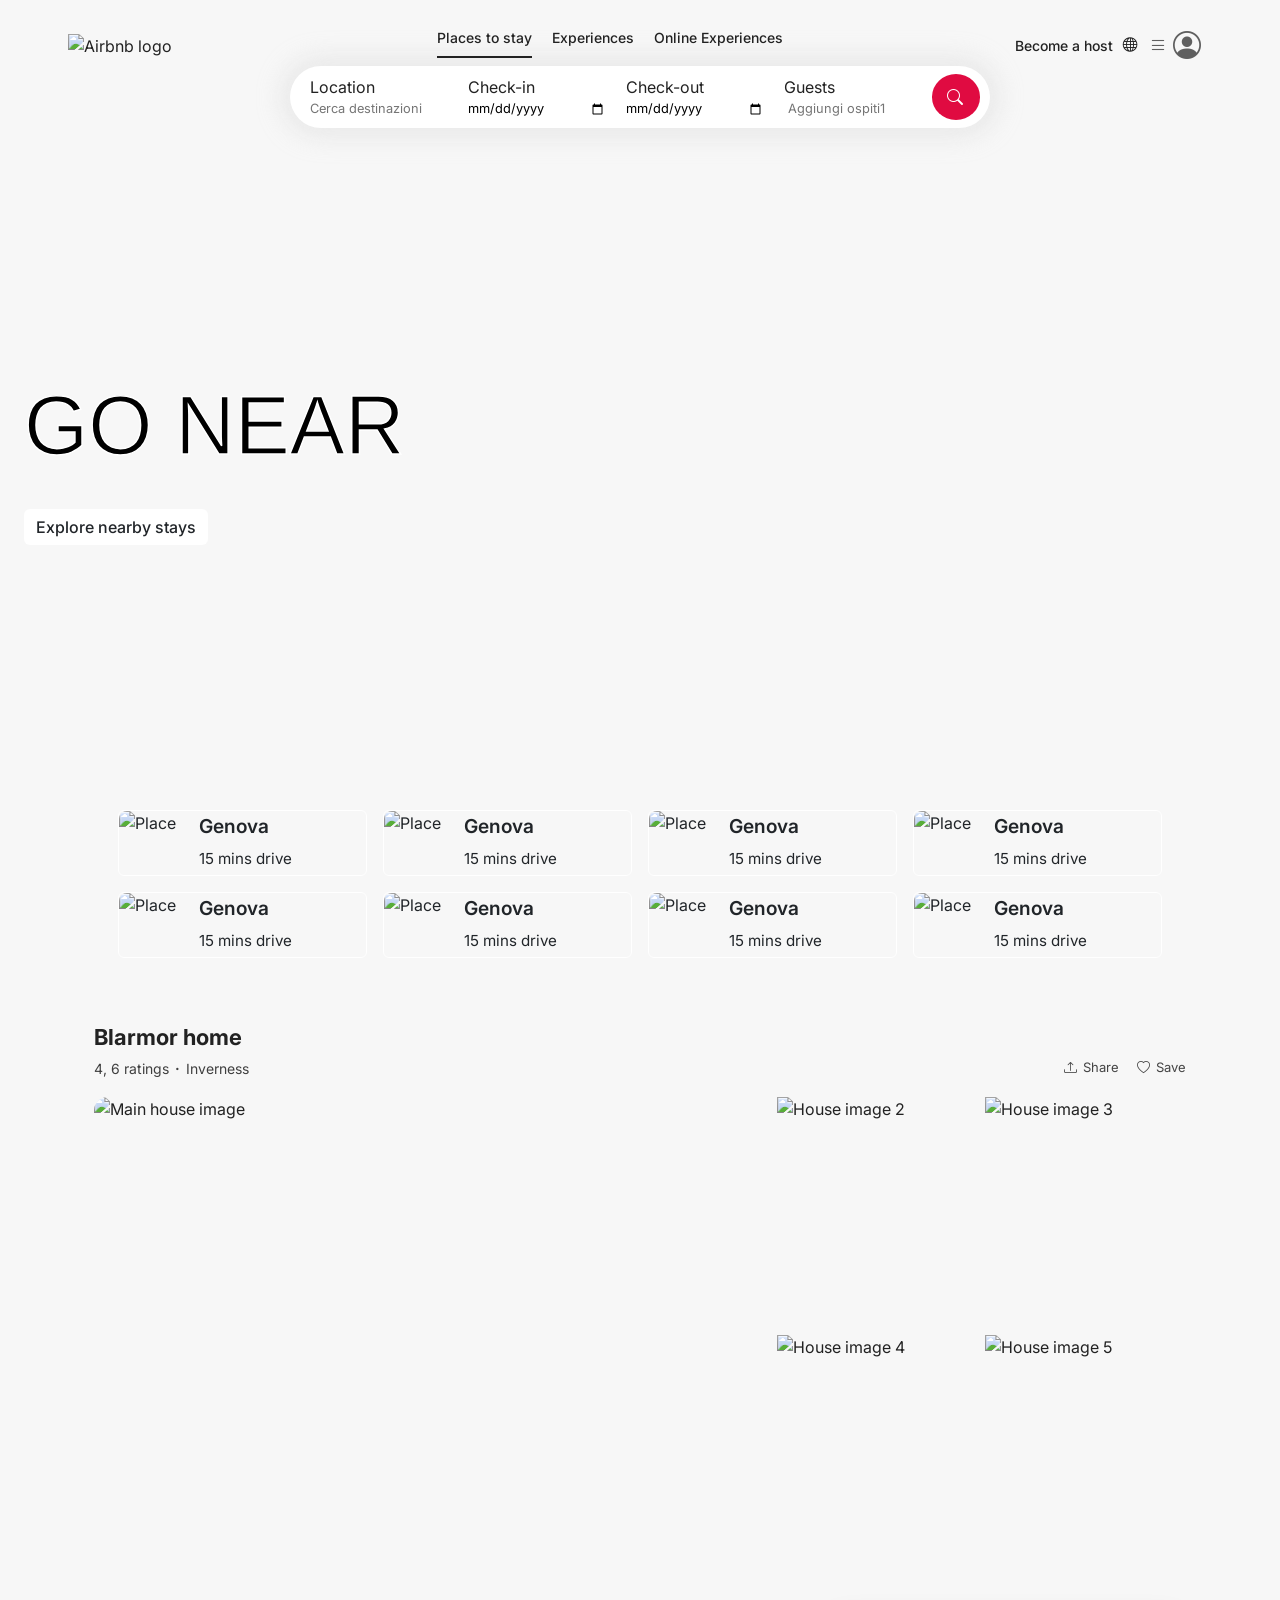
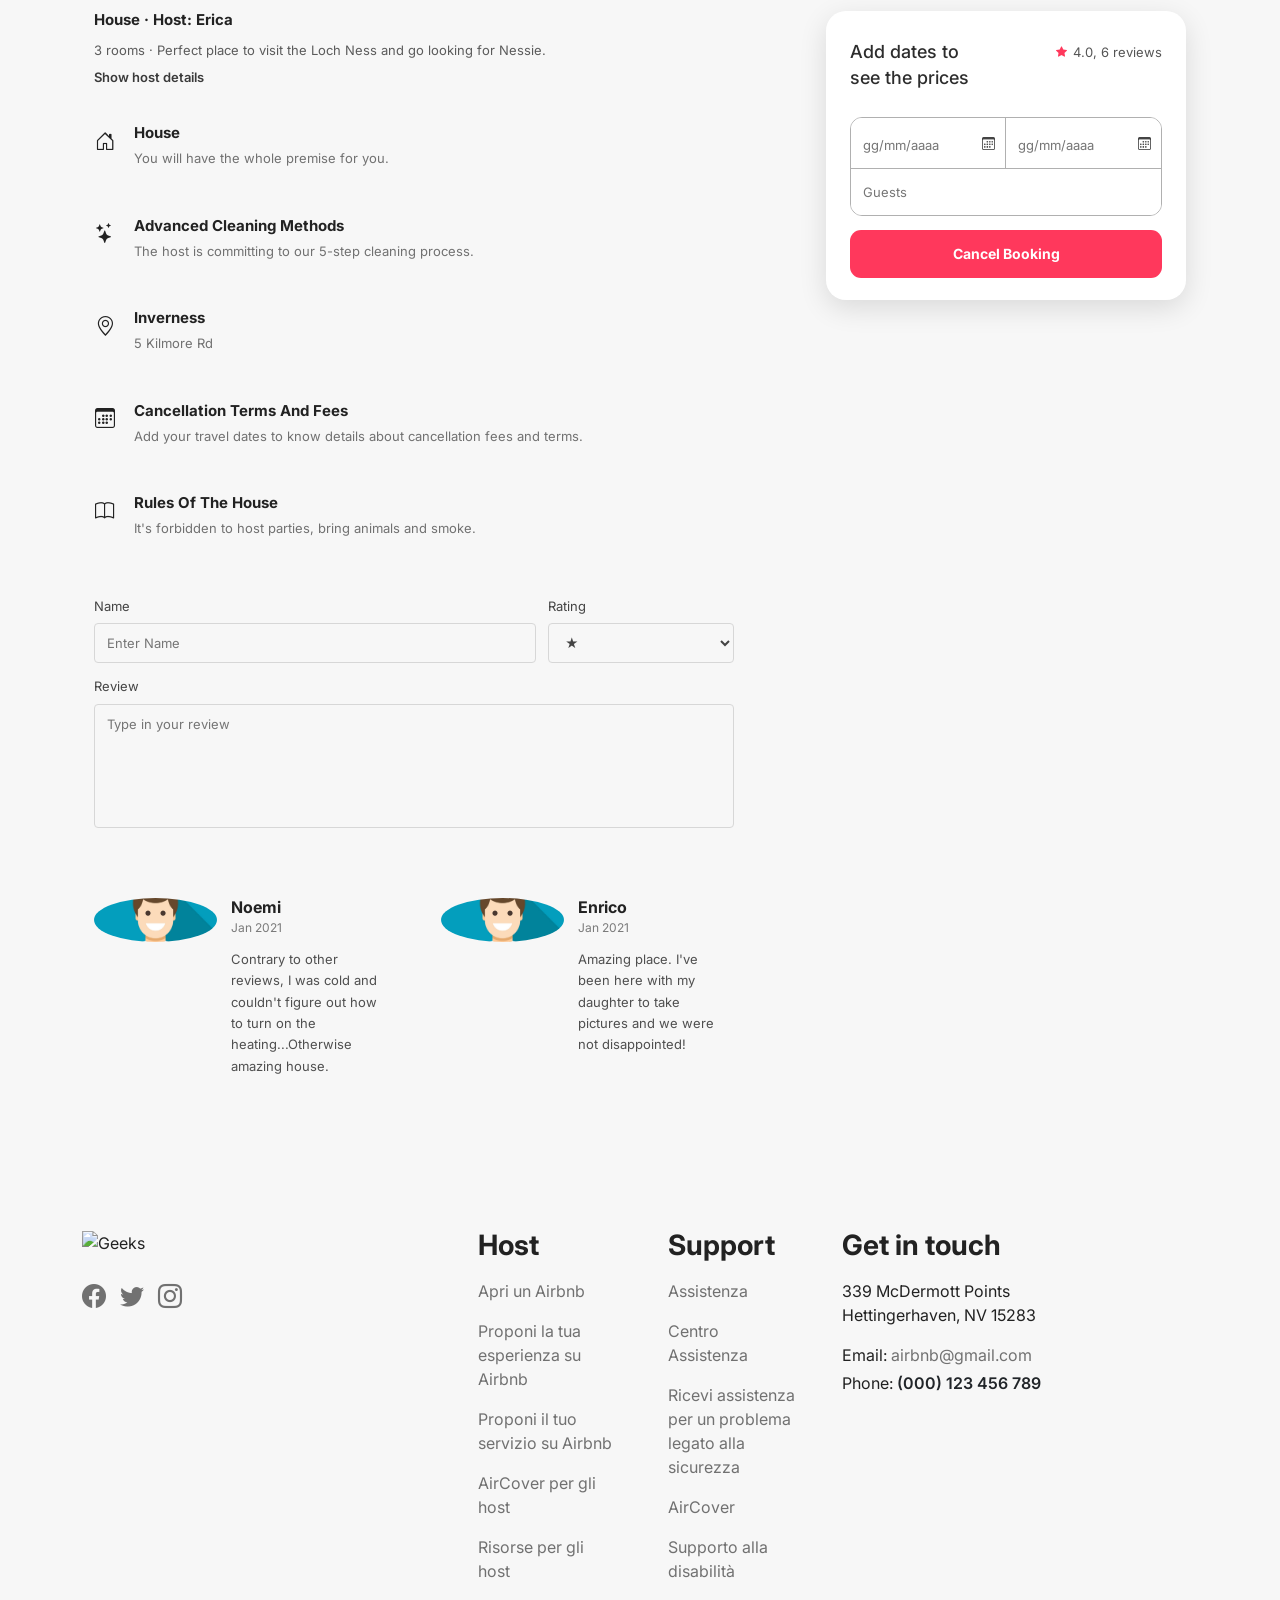
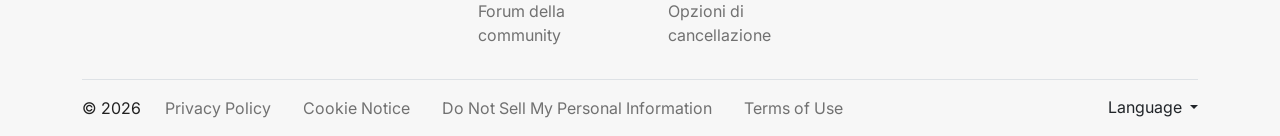
==== commit bbeccab2: "cards created" ====
--- a/index.html
+++ b/index.html
@@ -1,268 +1,642 @@
-<!DOCTYPE html>
+<!doctype html>
 <html lang="en">
-
-<head>
-  <meta charset="UTF-8" />
-  <meta name="viewport" content="width=device-width, initial-scale=1.0" />
-  <title>Airbnb home</title>
-
-  <link rel="preconnect" href="https://fonts.googleapis.com">
-  <link rel="preconnect" href="https://fonts.gstatic.com" crossorigin>
-  <link href="https://fonts.googleapis.com/css2?family=Inter:wght@400;500;600;700&display=swap" rel="stylesheet">
-
-  <link rel="stylesheet" href="https://cdn.jsdelivr.net/npm/bootstrap-icons@1.11.3/font/bootstrap-icons.min.css">
-
-  <!--=============== Bootstrap cdn ===============-->
-  <link rel="stylesheet" href="https://cdn.jsdelivr.net/npm/bootstrap@5.3.8/dist/css/bootstrap.min.css">
-
-  <link rel="stylesheet" href="assets/css/style.css" />
-</head>
-
-<body>
-  <header class="topbar">
-    <div class="topbar__inner">
-      <nav class="topbar__nav">
-        <div class="topbar__logo">
-          <img src="assets/imgs/logo-pink.png" alt="Airbnb logo" />
+  <head>
+    <meta charset="UTF-8" />
+    <meta name="viewport" content="width=device-width, initial-scale=1.0" />
+    <title>Airbnb home</title>
+
+    <link rel="preconnect" href="https://fonts.googleapis.com" />
+    <link rel="preconnect" href="https://fonts.gstatic.com" crossorigin />
+    <link
+      href="https://fonts.googleapis.com/css2?family=Inter:wght@400;500;600;700&display=swap"
+      rel="stylesheet"
+    />
+
+    <link
+      rel="stylesheet"
+      href="https://cdn.jsdelivr.net/npm/bootstrap-icons@1.11.3/font/bootstrap-icons.min.css"
+    />
+
+    <!--=============== Bootstrap cdn ===============-->
+    <link
+      rel="stylesheet"
+      href="https://cdn.jsdelivr.net/npm/bootstrap@5.3.8/dist/css/bootstrap.min.css"
+    />
+
+    <link rel="stylesheet" href="assets/css/style.css" />
+  </head>
+
+  <body>
+    <header class="topbar">
+      <div class="topbar__inner">
+        <nav class="topbar__nav">
+          <div class="topbar__logo">
+            <img src="assets/imgs/logo-pink.png" alt="Airbnb logo" />
+          </div>
+          <ul class="topbar__nav__center">
+            <li><a href="#" class="active">Places to stay</a></li>
+            <li><a href="#">Experiences</a></li>
+            <li><a href="#">Online Experiences</a></li>
+          </ul>
+          <div class="topbar__nav__right">
+            <a href="#">Become a host</a>
+            <button class="icon-btn" aria-label="Language">
+              <i class="bi bi-globe"></i>
+            </button>
+
+            <div class="menu-profile">
+              <i class="bi bi-list"></i>
+              <i class="bi bi-person-circle"></i>
+            </div>
+          </div>
+        </nav>
+      </div>
+      <!--=============== Search bar ===============-->
+      <div
+        class="search-bar d-flex justify-content-center align-items-center mb-3"
+      >
+        <div class="search-section d-flex flex-column">
+          <label for="search-destination" class="text-nowrap">Location</label>
+          <input
+            type="text"
+            class="text-truncate"
+            id="search-destination"
+            placeholder="Cerca destinazioni"
+          />
         </div>
-        <ul class="topbar__nav__center">
-          <li><a href="#" class="active">Places to stay</a></li>
-          <li><a href="#">Experiences</a></li>
-          <li><a href="#">Online Experiences</a></li>
-
-        </ul>
-        <div class="topbar__nav__right">
-          <a href="#">Become a host</a>
-          <button class="icon-btn" aria-label="Language">
-            <i class="bi bi-globe"></i>
-          </button>
-
-          <div class="menu-profile">
-            <i class="bi bi-list"></i>
-            <i class="bi bi-person-circle"></i>
-          </div>
+        <div class="search-section d-flex flex-column">
+          <label for="search-date" class="text-nowrap">Check-in</label>
+          <input type="date" id="search-date" placeholder=" aggiungi date" />
         </div>
-      </nav>
-    </div>
-    <!--=============== Search bar ===============-->
-    <div class="search-bar d-flex justify-content-center align-items-center mb-3">
-      <div class="search-section d-flex flex-column">
-        <label for="search-destination" class="text-nowrap">Location</label>
-        <input type="text" class="text-truncate" id="search-destination" placeholder="Cerca destinazioni">
+        <div class="search-section d-flex flex-column">
+          <label for="search-date" class="text-nowrap">Check-out</label>
+          <input type="date" id="search-date" placeholder=" aggiungi date" />
+        </div>
+        <div class="search-section d-flex flex-column">
+          <label for="search-for" class="text-nowrap">Guests</label>
+          <input
+            type="number"
+            class="text-truncate"
+            id="search-for"
+            placeholder=" Aggiungi ospiti1"
+          />
+        </div>
+        <i class="bi bi-search"></i>
       </div>
-      <div class="search-section d-flex flex-column">
-        <label for="search-date" class="text-nowrap">Check-in</label>
-        <input type="date" id="search-date" placeholder=" aggiungi date">
+    </header>
+
+    <main>
+      <!--=============== Home Page ===============-->
+      <div class="" id="home-page">
+        <!--=============== Hero ===============-->
+        <div class="d-flex align-items-center" id="hero">
+          <div class="container-fluid px-4">
+            <div class="d-flex flex-column align-items-baseline">
+              <svg viewBox="0 0 800 110" class="mb-3 mb-md-5">
+                <text x="0%" y="100" d text-anchor="start">Go near</text>
+              </svg>
+              <a href="" class="btn fw-medium liquid"
+                ><span>Explore nearby stays</span></a
+              >
+            </div>
+          </div>
+        </div>
+
+        <!--=============== Section Cards ===============-->
+        <section class="container p-5">
+          <!--=== Row ===-->
+          <div class="row row-cols-2 row-cols-md-3 row-cols-lg-4 g-3">
+            <!--=== Col ===-->
+            <div class="col">
+              <div class="card">
+                <img src="assets/imgs/1.webp" class="card-img" alt="Place" />
+                <div class="card-body gap-2">
+                  <h5 class="card-title">Genova</h5>
+                  <p class="card-text">15 mins drive</p>
+                </div>
+              </div>
+            </div>
+            <!--=== Col ===-->
+            <div class="col">
+              <div class="card">
+                <img src="assets/imgs/2.webp" class="card-img" alt="Place" />
+                <div class="card-body gap-2">
+                  <h5 class="card-title">Genova</h5>
+                  <p class="card-text">15 mins drive</p>
+                </div>
+              </div>
+            </div>
+            <!--=== Col ===-->
+            <div class="col">
+              <div class="card">
+                <img src="assets/imgs/1.webp" class="card-img" alt="Place" />
+                <div class="card-body gap-2">
+                  <h5 class="card-title">Genova</h5>
+                  <p class="card-text">15 mins drive</p>
+                </div>
+              </div>
+            </div>
+            <!--=== Col ===-->
+            <div class="col">
+              <div class="card">
+                <img src="assets/imgs/2.webp" class="card-img" alt="Place" />
+                <div class="card-body gap-2">
+                  <h5 class="card-title">Genova</h5>
+                  <p class="card-text">15 mins drive</p>
+                </div>
+              </div>
+            </div>
+            <!--=== Col ===-->
+            <div class="col">
+              <div class="card">
+                <img src="assets/imgs/1.webp" class="card-img" alt="Place" />
+                <div class="card-body gap-2">
+                  <h5 class="card-title">Genova</h5>
+                  <p class="card-text">15 mins drive</p>
+                </div>
+              </div>
+            </div>
+            <!--=== Col ===-->
+            <div class="col">
+              <div class="card">
+                <img src="assets/imgs/2.webp" class="card-img" alt="Place" />
+                <div class="card-body gap-2">
+                  <h5 class="card-title">Genova</h5>
+                  <p class="card-text">15 mins drive</p>
+                </div>
+              </div>
+            </div>
+            <!--=== Col ===-->
+            <div class="col">
+              <div class="card">
+                <img src="assets/imgs/1.webp" class="card-img" alt="Place" />
+                <div class="card-body gap-2">
+                  <h5 class="card-title">Genova</h5>
+                  <p class="card-text">15 mins drive</p>
+                </div>
+              </div>
+            </div>
+            <!--=== Col ===-->
+            <div class="col">
+              <div class="card">
+                <img src="assets/imgs/2.webp" class="card-img" alt="Place" />
+                <div class="card-body gap-2">
+                  <h5 class="card-title">Genova</h5>
+                  <p class="card-text">15 mins drive</p>
+                </div>
+              </div>
+            </div>
+          </div>
+        </section>
       </div>
-      <div class="search-section d-flex flex-column">
-        <label for="search-date" class="text-nowrap">Check-out</label>
-        <input type="date" id="search-date" placeholder=" aggiungi date">
+
+      <div id="last-page" class="">
+        <section class="listing-head">
+          <h1>Blarmor home</h1>
+
+          <div class="listing-meta-row">
+            <div class="listing-meta">
+              <span>4, 6 ratings</span>
+              <span class="dot">·</span>
+              <span>Inverness</span>
+            </div>
+
+            <div class="listing-actions">
+              <a href="#"><i class="bi bi-upload"></i> Share</a>
+              <a href="#"><i class="bi bi-heart"></i> Save</a>
+            </div>
+          </div>
+        </section>
+
+        <section class="gallery">
+          <div class="gallery__main">
+            <img src="assets/imgs/1.webp" alt="Main house image" />
+          </div>
+
+          <div class="gallery__side">
+            <img src="assets/imgs/2.webp" alt="House image 2" />
+            <img src="assets/imgs/3.webp" alt="House image 3" />
+            <img src="assets/imgs/4.webp" alt="House image 4" />
+            <img src="assets/imgs/5.webp" alt="House image 5" />
+          </div>
+        </section>
+
+        <section class="content-grid">
+          <div class="content-left">
+            <section class="intro">
+              <h2>House · Host: Erica</h2>
+              <p>
+                3 rooms · Perfect place to visit the Loch Ness and go looking
+                for Nessie.
+              </p>
+              <a href="#">Show host details</a>
+            </section>
+
+            <section class="features">
+              <article class="feature">
+                <div class="feature__icon">
+                  <i class="bi bi-house-door"></i>
+                </div>
+                <div class="feature__text">
+                  <h3>House</h3>
+                  <p>You will have the whole premise for you.</p>
+                </div>
+              </article>
+
+              <article class="feature">
+                <div class="feature__icon">
+                  <i class="bi bi-stars"></i>
+                </div>
+                <div class="feature__text">
+                  <h3>Advanced Cleaning Methods</h3>
+                  <p>The host is committing to our 5-step cleaning process.</p>
+                </div>
+              </article>
+
+              <article class="feature">
+                <div class="feature__icon">
+                  <i class="bi bi-geo-alt"></i>
+                </div>
+                <div class="feature__text">
+                  <h3>Inverness</h3>
+                  <p>5 Kilmore Rd</p>
+                </div>
+              </article>
+
+              <article class="feature">
+                <div class="feature__icon">
+                  <i class="bi bi-calendar3"></i>
+                </div>
+                <div class="feature__text">
+                  <h3>Cancellation Terms And Fees</h3>
+                  <p>
+                    Add your travel dates to know details about cancellation
+                    fees and terms.
+                  </p>
+                </div>
+              </article>
+
+              <article class="feature">
+                <div class="feature__icon">
+                  <i class="bi bi-book"></i>
+                </div>
+                <div class="feature__text">
+                  <h3>Rules Of The House</h3>
+                  <p>
+                    It's forbidden to host parties, bring animals and smoke.
+                  </p>
+                </div>
+              </article>
+            </section>
+
+            <section class="review-form">
+              <div class="form-row">
+                <div class="field field--name">
+                  <label for="name">Name</label>
+                  <input type="text" id="name" placeholder="Enter Name" />
+                </div>
+
+                <div class="field field--rating">
+                  <label for="rating">Rating</label>
+                  <select id="rating">
+                    <option>★</option>
+                    <option>★★</option>
+                    <option>★★★</option>
+                    <option>★★★★</option>
+                    <option>★★★★★</option>
+                  </select>
+                </div>
+              </div>
+
+              <div class="field">
+                <label for="review">Review</label>
+                <textarea
+                  id="review"
+                  placeholder="Type in your review"
+                ></textarea>
+              </div>
+            </section>
+
+            <section class="reviews">
+              <article class="review">
+                <img src="assets/propic.png" alt="Noemi profile picture" />
+                <div class="review__body">
+                  <h4>Noemi</h4>
+                  <span>Jan 2021</span>
+                  <p>
+                    Contrary to other reviews, I was cold and couldn't figure
+                    out how to turn on the heating...Otherwise amazing house.
+                  </p>
+                </div>
+              </article>
+
+              <article class="review">
+                <img src="assets/propic.png" alt="Enrico profile picture" />
+                <div class="review__body">
+                  <h4>Enrico</h4>
+                  <span>Jan 2021</span>
+                  <p>
+                    Amazing place. I've been here with my daughter to take
+                    pictures and we were not disappointed!
+                  </p>
+                </div>
+              </article>
+            </section>
+          </div>
+
+          <aside class="booking-card">
+            <div class="booking-card__top">
+              <h3>Add dates to<br />see the prices</h3>
+              <div class="booking-card__rating">
+                <i class="bi bi-star-fill"></i>
+                <span>4.0, 6 reviews</span>
+              </div>
+            </div>
+
+            <div class="booking-box">
+              <div class="booking-box__dates">
+                <div class="booking-box__field">
+                  <input type="text" placeholder="gg/mm/aaaa" />
+                  <i class="bi bi-calendar3"></i>
+                </div>
+
+                <div class="booking-box__field">
+                  <input type="text" placeholder="gg/mm/aaaa" />
+                  <i class="bi bi-calendar3"></i>
+                </div>
+              </div>
+
+              <div class="booking-box__guests">
+                <input type="text" placeholder="Guests" />
+              </div>
+            </div>
+
+            <button class="booking-btn">Cancel Booking</button>
+          </aside>
+        </section>
       </div>
-      <div class="search-section d-flex flex-column">
-        <label for="search-for" class="text-nowrap">Guests</label>
-        <input type="number" class="text-truncate" id="search-for" placeholder=" Aggiungi ospiti1">
-      </div>
-      <i class="bi bi-search"></i>
-    </div>
-  </header>
-
-
-  <main>
-    <!--=============== Home Page ===============-->
-    <div class="" id="home-page">
-      <!--=============== Hero ===============-->
-      <div class="d-flex align-items-center" id="hero">
-        <div class="container-fluid px-4">
-          <div class="d-flex flex-column align-items-baseline">
-            <svg viewBox="0 0 800 110" class="mb-3 mb-md-5">
-              <text x="0%" y="100" d text-anchor="start">
-                Go near
-              </text>
-            </svg>
-            <a href="" class="btn fw-medium liquid"><span>Explore nearby stays</span></a>
+    </main>
+
+    <!--=============== Footer ===============-->
+    <footer class="pt-lg-8 pt-5 footer">
+      <div class="container mt-lg-2">
+        <div class="row">
+          <div class="col-lg-4 col-md-6 col-12">
+            <div class="mb-4">
+              <img
+                src="assets/imgs/logo-pink.png"
+                alt="Geeks"
+                class="logo-inverse w-25"
+              />
+              <div class="mt-4">
+                <!-- social media -->
+                <div class="fs-4 mt-4">
+                  <!--Facebook-->
+                  <a href="#" class="me-2">
+                    <i class="bi bi-facebook"></i>
+                  </a>
+                  <!--Twitter-->
+                  <a href="#" class="me-2">
+                    <i class="bi bi-twitter"></i>
+                  </a>
+                  <!--Instagram-->
+                  <a href="#">
+                    <i class="bi bi-instagram"></i>
+                  </a>
+                </div>
+              </div>
+            </div>
+          </div>
+          <div class="col-lg-2 col-md-3 col-6">
+            <div class="mb-4">
+              <!-- list -->
+              <h3 class="fw-bold mx-3">Host</h3>
+              <ul class="list-unstyled nav nav-footer flex-column nav-x-0">
+                <li><a href="#" class="nav-link">Apri un Airbnb</a></li>
+                <li>
+                  <a href="#" class="nav-link"
+                    >Proponi la tua esperienza su Airbnb</a
+                  >
+                </li>
+                <li>
+                  <a href="#" class="nav-link"
+                    >Proponi il tuo servizio su Airbnb</a
+                  >
+                </li>
+                <li><a href="#" class="nav-link">AirCover per gli host</a></li>
+                <li><a href="#" class="nav-link">Risorse per gli host</a></li>
+                <li><a href="#" class="nav-link">Forum della community</a></li>
+              </ul>
+            </div>
+          </div>
+          <div class="col-lg-2 col-md-3 col-6">
+            <div class="mb-4">
+              <!-- list -->
+              <h3 class="fw-bold mx-3">Support</h3>
+              <ul class="list-unstyled nav nav-footer flex-column nav-x-0">
+                <li><a href="#" class="nav-link">Assistenza</a></li>
+                <li><a href="#" class="nav-link">Centro Assistenza</a></li>
+                <li>
+                  <a href="#" class="nav-link"
+                    >Ricevi assistenza per un problema legato alla sicurezza</a
+                  >
+                </li>
+                <li><a href="#" class="nav-link">AirCover</a></li>
+                <li>
+                  <a href="#" class="nav-link">Supporto alla disabilità</a>
+                </li>
+                <li>
+                  <a href="#" class="nav-link">Opzioni di cancellazione</a>
+                </li>
+              </ul>
+            </div>
+          </div>
+          <div class="col-lg-3 col-md-12">
+            <!-- contact info -->
+            <div class="mb-4">
+              <h3 class="fw-bold mb-3">Get in touch</h3>
+              <p>339 McDermott Points Hettingerhaven, NV 15283</p>
+              <p class="mb-1">
+                Email:
+                <a href="#">airbnb@gmail.com</a>
+              </p>
+              <p>
+                Phone:
+                <span class="text-dark fw-semibold">(000) 123 456 789</span>
+              </p>
+            </div>
+          </div>
+        </div>
+        <div class="row align-items-center g-0 border-top py-2 mt-6">
+          <!-- Desc -->
+          <div class="col-md-10 col-12">
+            <div class="d-lg-flex align-items-center">
+              <div class="me-4">
+                <span>
+                  ©
+                  <span id="copyright5">
+                    <script>
+                      document
+                        .getElementById("copyright5")
+                        .appendChild(
+                          document.createTextNode(new Date().getFullYear()),
+                        );
+                    </script>
+                  </span>
+                </span>
+              </div>
+              <div>
+                <nav class="nav nav-footer">
+                  <a class="nav-link ps-0" href="#">Privacy Policy</a>
+                  <a class="nav-link px-2 px-md-3" href="#">Cookie Notice</a>
+                  <a class="nav-link d-none d-lg-block" href="#"
+                    >Do Not Sell My Personal Information</a
+                  >
+                  <a class="nav-link" href="#">Terms of Use</a>
+                </nav>
+              </div>
+            </div>
+          </div>
+
+          <!-- Links -->
+          <div class="col-12 col-md-2 d-md-flex justify-content-end">
+            <div class="dropdown">
+              <a
+                href="#"
+                class="dropdown-toggle text-body"
+                id="dropdownMenuLink"
+                data-bs-toggle="dropdown"
+                aria-expanded="false"
+              >
+                <i class="fe fe-globe me-2 align-middle"></i>
+                Language
+              </a>
+              <ul class="dropdown-menu" aria-labelledby="dropdownMenuLink">
+                <li>
+                  <a class="dropdown-item" href="#">
+                    <span class="me-2">
+                      <svg
+                        width="16"
+                        height="13"
+                        viewBox="0 0 16 13"
+                        fill="none"
+                        xmlns="http://www.w3.org/2000/svg"
+                      >
+                        <g clip-path="url(#clip0_5543_19736)">
+                          <path d="M0 0.5H16V12.5H0V0.5Z" fill="#012169"></path>
+                          <path
+                            d="M1.875 0.5L7.975 5.025L14.05 0.5H16V2.05L10 6.525L16 10.975V12.5H14L8 8.025L2.025 12.5H0V11L5.975 6.55L0 2.1V0.5H1.875Z"
+                            fill="white"
+                          ></path>
+                          <path
+                            d="M10.6 7.525L16 11.5V12.5L9.225 7.525H10.6ZM6 8.025L6.15 8.9L1.35 12.5H0L6 8.025ZM16 0.5V0.575L9.775 5.275L9.825 4.175L14.75 0.5H16ZM0 0.5L5.975 4.9H4.475L0 1.55V0.5Z"
+                            fill="#C8102E"
+                          ></path>
+                          <path
+                            d="M6.025 0.5V12.5H10.025V0.5H6.025ZM0 4.5V8.5H16V4.5H0Z"
+                            fill="white"
+                          ></path>
+                          <path
+                            d="M0 5.325V7.725H16V5.325H0ZM6.825 0.5V12.5H9.225V0.5H6.825Z"
+                            fill="#C8102E"
+                          ></path>
+                        </g>
+                        <defs>
+                          <clipPath id="clip0_5543_19736">
+                            <rect
+                              width="16"
+                              height="12"
+                              fill="white"
+                              transform="translate(0 0.5)"
+                            ></rect>
+                          </clipPath>
+                        </defs>
+                      </svg>
+                    </span>
+                    English
+                  </a>
+                </li>
+                <li>
+                  <a class="dropdown-item" href="#">
+                    <span class="me-2">
+                      <svg
+                        width="16"
+                        height="13"
+                        viewBox="0 0 16 13"
+                        fill="none"
+                        xmlns="http://www.w3.org/2000/svg"
+                      >
+                        <g clip-path="url(#clip0_5543_19744)">
+                          <path
+                            fill-rule="evenodd"
+                            clip-rule="evenodd"
+                            d="M0 0.5H16V12.5H0V0.5Z"
+                            fill="white"
+                          ></path>
+                          <path
+                            fill-rule="evenodd"
+                            clip-rule="evenodd"
+                            d="M0 0.5H5.3325V12.5H0V0.5Z"
+                            fill="#002654"
+                          ></path>
+                          <path
+                            fill-rule="evenodd"
+                            clip-rule="evenodd"
+                            d="M10.668 0.5H16.0005V12.5H10.668V0.5Z"
+                            fill="#CE1126"
+                          ></path>
+                        </g>
+                        <defs>
+                          <clipPath id="clip0_5543_19744">
+                            <rect
+                              width="16"
+                              height="12"
+                              fill="white"
+                              transform="translate(0 0.5)"
+                            ></rect>
+                          </clipPath>
+                        </defs>
+                      </svg>
+                    </span>
+                    Français
+                  </a>
+                </li>
+                <li>
+                  <a class="dropdown-item" href="#">
+                    <span class="me-2">
+                      <svg
+                        width="16"
+                        height="13"
+                        viewBox="0 0 16 13"
+                        fill="none"
+                        xmlns="http://www.w3.org/2000/svg"
+                      >
+                        <g clip-path="url(#clip0_5543_19751)">
+                          <path d="M0 8.5H16V12.5H0V8.5Z" fill="#FFCE00"></path>
+                          <path d="M0 0.5H16V4.5H0V0.5Z" fill="black"></path>
+                          <path d="M0 4.5H16V8.5H0V4.5Z" fill="#DD0000"></path>
+                        </g>
+                        <defs>
+                          <clipPath id="clip0_5543_19751">
+                            <rect
+                              width="16"
+                              height="12"
+                              fill="white"
+                              transform="translate(0 0.5)"
+                            ></rect>
+                          </clipPath>
+                        </defs>
+                      </svg>
+                    </span>
+                    Deutsch
+                  </a>
+                </li>
+              </ul>
+            </div>
           </div>
         </div>
       </div>
-    </div>
-
-    <div id="last-page" class="d-none">
-      <section class="listing-head">
-        <h1>Blarmor home</h1>
-
-        <div class="listing-meta-row">
-          <div class="listing-meta">
-            <span>4, 6 ratings</span>
-            <span class="dot">·</span>
-            <span>Inverness</span>
-          </div>
-
-          <div class="listing-actions">
-            <a href="#"><i class="bi bi-upload"></i> Share</a>
-            <a href="#"><i class="bi bi-heart"></i> Save</a>
-          </div>
-        </div>
-      </section>
-
-      <section class="gallery">
-        <div class="gallery__main">
-          <img src="assets/imgs/1.webp" alt="Main house image" />
-        </div>
-
-        <div class="gallery__side">
-          <img src="assets/imgs/2.webp" alt="House image 2" />
-          <img src="assets/imgs/3.webp" alt="House image 3" />
-          <img src="assets/imgs/4.webp" alt="House image 4" />
-          <img src="assets/imgs/5.webp" alt="House image 5" />
-        </div>
-      </section>
-
-      <section class="content-grid">
-        <div class="content-left">
-          <section class="intro">
-            <h2>House · Host: Erica</h2>
-            <p>3 rooms · Perfect place to visit the Loch Ness and go looking for Nessie.</p>
-            <a href="#">Show host details</a>
-          </section>
-
-          <section class="features">
-            <article class="feature">
-              <div class="feature__icon">
-                <i class="bi bi-house-door"></i>
-              </div>
-              <div class="feature__text">
-                <h3>House</h3>
-                <p>You will have the whole premise for you.</p>
-              </div>
-            </article>
-
-            <article class="feature">
-              <div class="feature__icon">
-                <i class="bi bi-stars"></i>
-              </div>
-              <div class="feature__text">
-                <h3>Advanced Cleaning Methods</h3>
-                <p>The host is committing to our 5-step cleaning process.</p>
-              </div>
-            </article>
-
-            <article class="feature">
-              <div class="feature__icon">
-                <i class="bi bi-geo-alt"></i>
-              </div>
-              <div class="feature__text">
-                <h3>Inverness</h3>
-                <p>5 Kilmore Rd</p>
-              </div>
-            </article>
-
-            <article class="feature">
-              <div class="feature__icon">
-                <i class="bi bi-calendar3"></i>
-              </div>
-              <div class="feature__text">
-                <h3>Cancellation Terms And Fees</h3>
-                <p>Add your travel dates to know details about cancellation fees and terms.</p>
-              </div>
-            </article>
-
-            <article class="feature">
-              <div class="feature__icon">
-                <i class="bi bi-book"></i>
-              </div>
-              <div class="feature__text">
-                <h3>Rules Of The House</h3>
-                <p>It's forbidden to host parties, bring animals and smoke.</p>
-              </div>
-            </article>
-          </section>
-
-          <section class="review-form">
-            <div class="form-row">
-              <div class="field field--name">
-                <label for="name">Name</label>
-                <input type="text" id="name" placeholder="Enter Name" />
-              </div>
-
-              <div class="field field--rating">
-                <label for="rating">Rating</label>
-                <select id="rating">
-                  <option>★</option>
-                  <option>★★</option>
-                  <option>★★★</option>
-                  <option>★★★★</option>
-                  <option>★★★★★</option>
-                </select>
-              </div>
-            </div>
-
-            <div class="field">
-              <label for="review">Review</label>
-              <textarea id="review" placeholder="Type in your review"></textarea>
-            </div>
-          </section>
-
-          <section class="reviews">
-            <article class="review">
-              <img src="assets/propic.png" alt="Noemi profile picture" />
-              <div class="review__body">
-                <h4>Noemi</h4>
-                <span>Jan 2021</span>
-                <p>
-                  Contrary to other reviews, I was cold and couldn't figure out how to turn on
-                  the heating...Otherwise amazing house.
-                </p>
-              </div>
-            </article>
-
-            <article class="review">
-              <img src="assets/propic.png" alt="Enrico profile picture" />
-              <div class="review__body">
-                <h4>Enrico</h4>
-                <span>Jan 2021</span>
-                <p>
-                  Amazing place. I've been here with my daughter to take pictures and we were
-                  not disappointed!
-                </p>
-              </div>
-            </article>
-          </section>
-        </div>
-
-        <aside class="booking-card">
-          <div class="booking-card__top">
-            <h3>Add dates to<br>see the prices</h3>
-            <div class="booking-card__rating">
-              <i class="bi bi-star-fill"></i>
-              <span>4.0, 6 reviews</span>
-            </div>
-          </div>
-
-          <div class="booking-box">
-            <div class="booking-box__dates">
-              <div class="booking-box__field">
-                <input type="text" placeholder="gg/mm/aaaa" />
-                <i class="bi bi-calendar3"></i>
-              </div>
-
-              <div class="booking-box__field">
-                <input type="text" placeholder="gg/mm/aaaa" />
-                <i class="bi bi-calendar3"></i>
-              </div>
-            </div>
-
-            <div class="booking-box__guests">
-              <input type="text" placeholder="Guests" />
-            </div>
-          </div>
-
-          <button class="booking-btn">Cancel Booking</button>
-        </aside>
-      </section>
-    </div>
-
-  </main>
-
-  <script src="assets/js/script.js"></script>
-</body>
-
-</html>+    </footer>
+    <script src="assets/js/script.js"></script>
+  </body>
+</html>
--- a/assets/css/style.css
+++ b/assets/css/style.css
@@ -20,7 +20,7 @@
     color: var(--text);
 }
 
-img {
+#last-page img {
     display: block;
     width: 100%;
 }
@@ -126,8 +126,6 @@
 header .search-bar {
     background-color: white;
     width: 700px;
-    max-width: 600px;
-    min-width: 200px;
     margin: 0 auto;
     padding: 8px 10px;
     border-radius: 35px;
@@ -604,6 +602,66 @@
     max-width: 370px;
 }
 
+/*---- Main ----*/
+
+/*### Section cards ###*/
+main div#home-page section {
+    /* padding: 18px 16px; */
+}
+
+main div#home-page section div.card {
+    --bs-card-border-width: 0;
+    --bs-card-title-spacer-y: 0rem;
+    flex-direction: row;
+    align-items: center;
+    background-color: transparent;
+    cursor: pointer;
+    border: 0.1px solid white
+}
+
+main div#home-page section div.card:hover {
+    background-color: #e0dfdf;
+    border-color: rgba(200, 200, 200, 0.793)
+}
+
+main div#home-page section div.card img {
+    width: 64px;
+    height: 64px;
+    border-radius: 8px;
+    object-fit: cover;
+    flex-shrink: 0;
+}
+
+main div#home-page section div.card-body {
+    display: flex;
+    flex-direction: column;
+    justify-content: center;
+    padding: 0 0 0 1rem;
+}
+
+main div#home-page section div.card-body .card-title {
+    font-size: 1.2em;
+    font-weight: 600;
+    margin-bottom: 0.1rem;
+}
+
+main div#home-page section div.card-body .card-text {
+    font-size: 0.95em
+}
+
+/*---- Footetr ----*/
+footer a {
+    color: #717171 !important;
+}
+
+footer a:hover {
+    color: #222 !important;
+}
+
+footer a.nav-link:hover {
+    text-decoration: underline;
+}
+
 @media (max-width: 1100px) {
     .content-grid {
         grid-template-columns: 1fr;
@@ -618,6 +676,10 @@
     .topbar__nav__center {
         gap: 10px;
     }
+
+    .search-bar {
+        width: 600px !important;
+    }
 }
 
 @media (max-width: 900px) {
@@ -656,6 +718,9 @@
         font-size: 0.75rem;
     }
 
+    .search-bar {
+        width: 400px !important;
+    }
 }
 
 @media (max-width: 640px) {
@@ -690,6 +755,14 @@
     }
 
     .search-bar {
+        transform: scale(0.8);
+        position: absolute;
+        top: 2%;
+        left: 0;
+        right: 0;
+    }
+
+    .search-bar input {
         display: none !important;
     }
 }
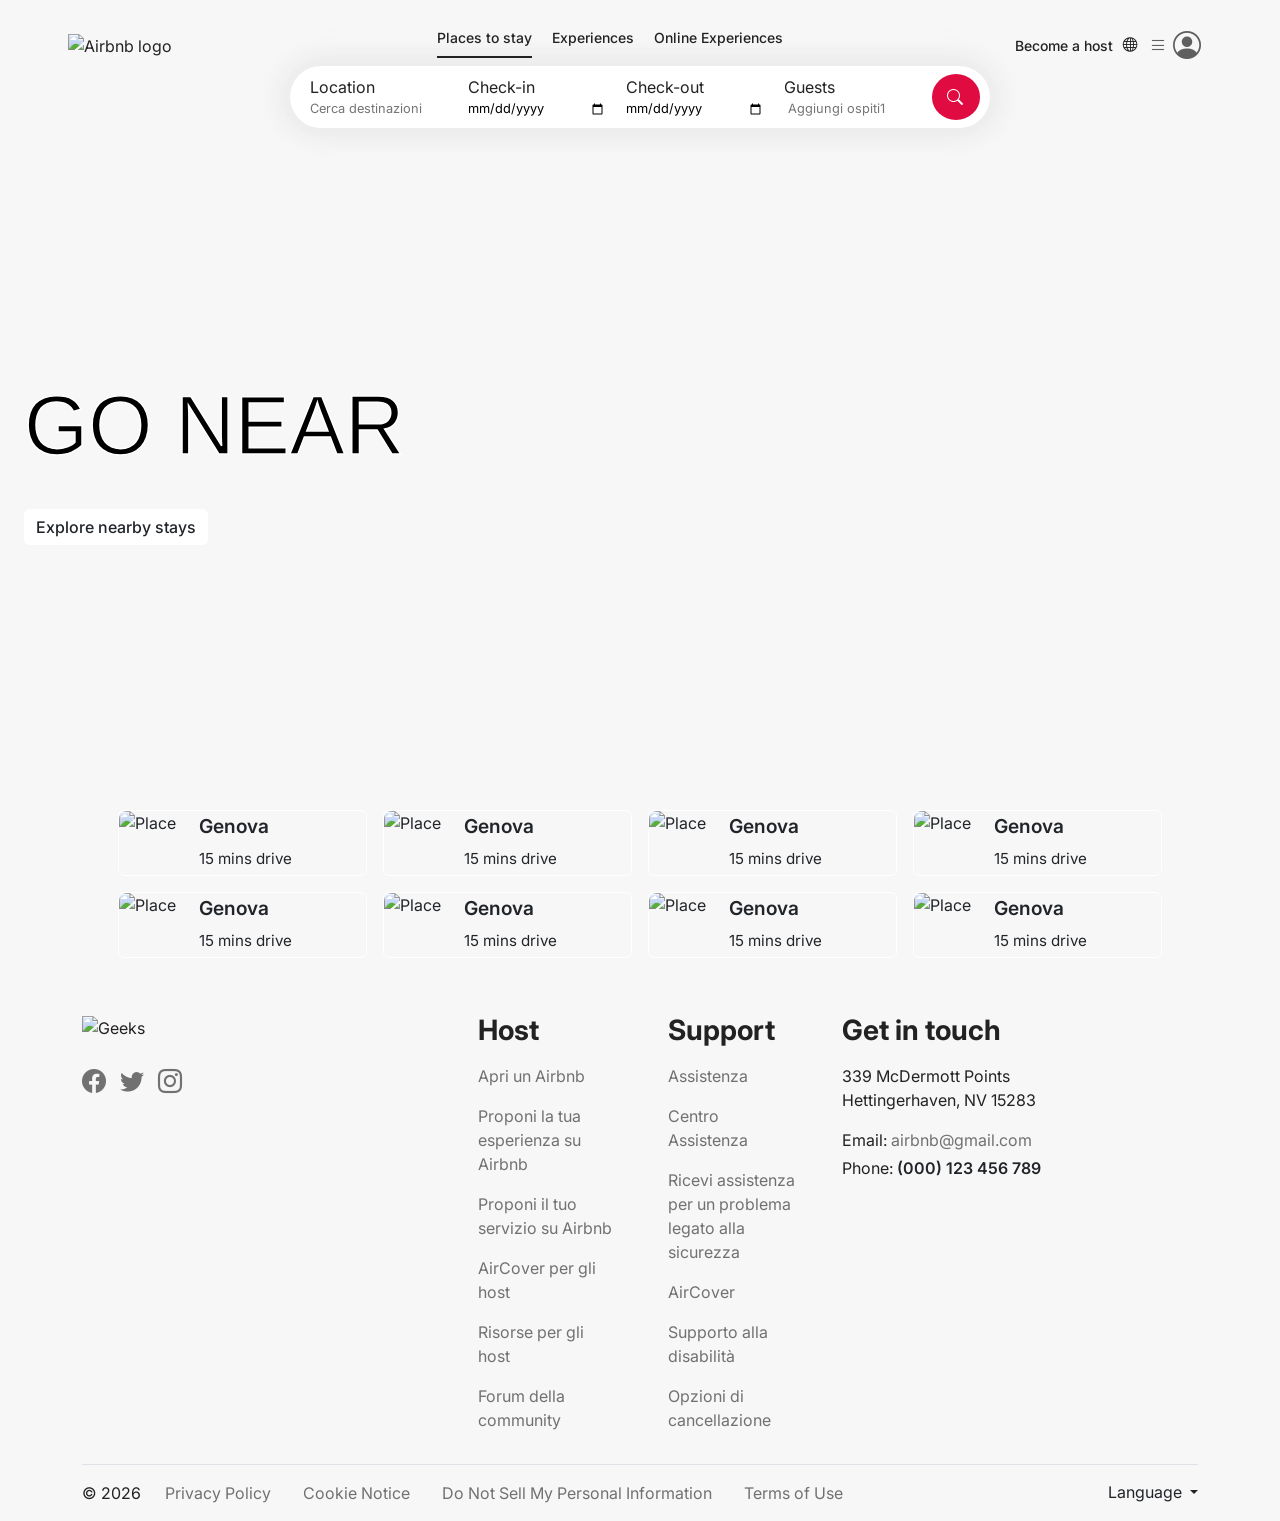
==== commit 8089db76: "fix d-none and padding" ====
--- a/index.html
+++ b/index.html
@@ -103,7 +103,7 @@
         </div>
 
         <!--=============== Section Cards ===============-->
-        <section class="container p-5">
+        <section class="container p-5 pb-0 d-flex align-items-center">
           <!--=== Row ===-->
           <div class="row row-cols-2 row-cols-md-3 row-cols-lg-4 g-3">
             <!--=== Col ===-->
@@ -190,7 +190,7 @@
         </section>
       </div>
 
-      <div id="last-page" class="">
+      <div id="last-page" class="d-none">
         <section class="listing-head">
           <h1>Blarmor home</h1>
 
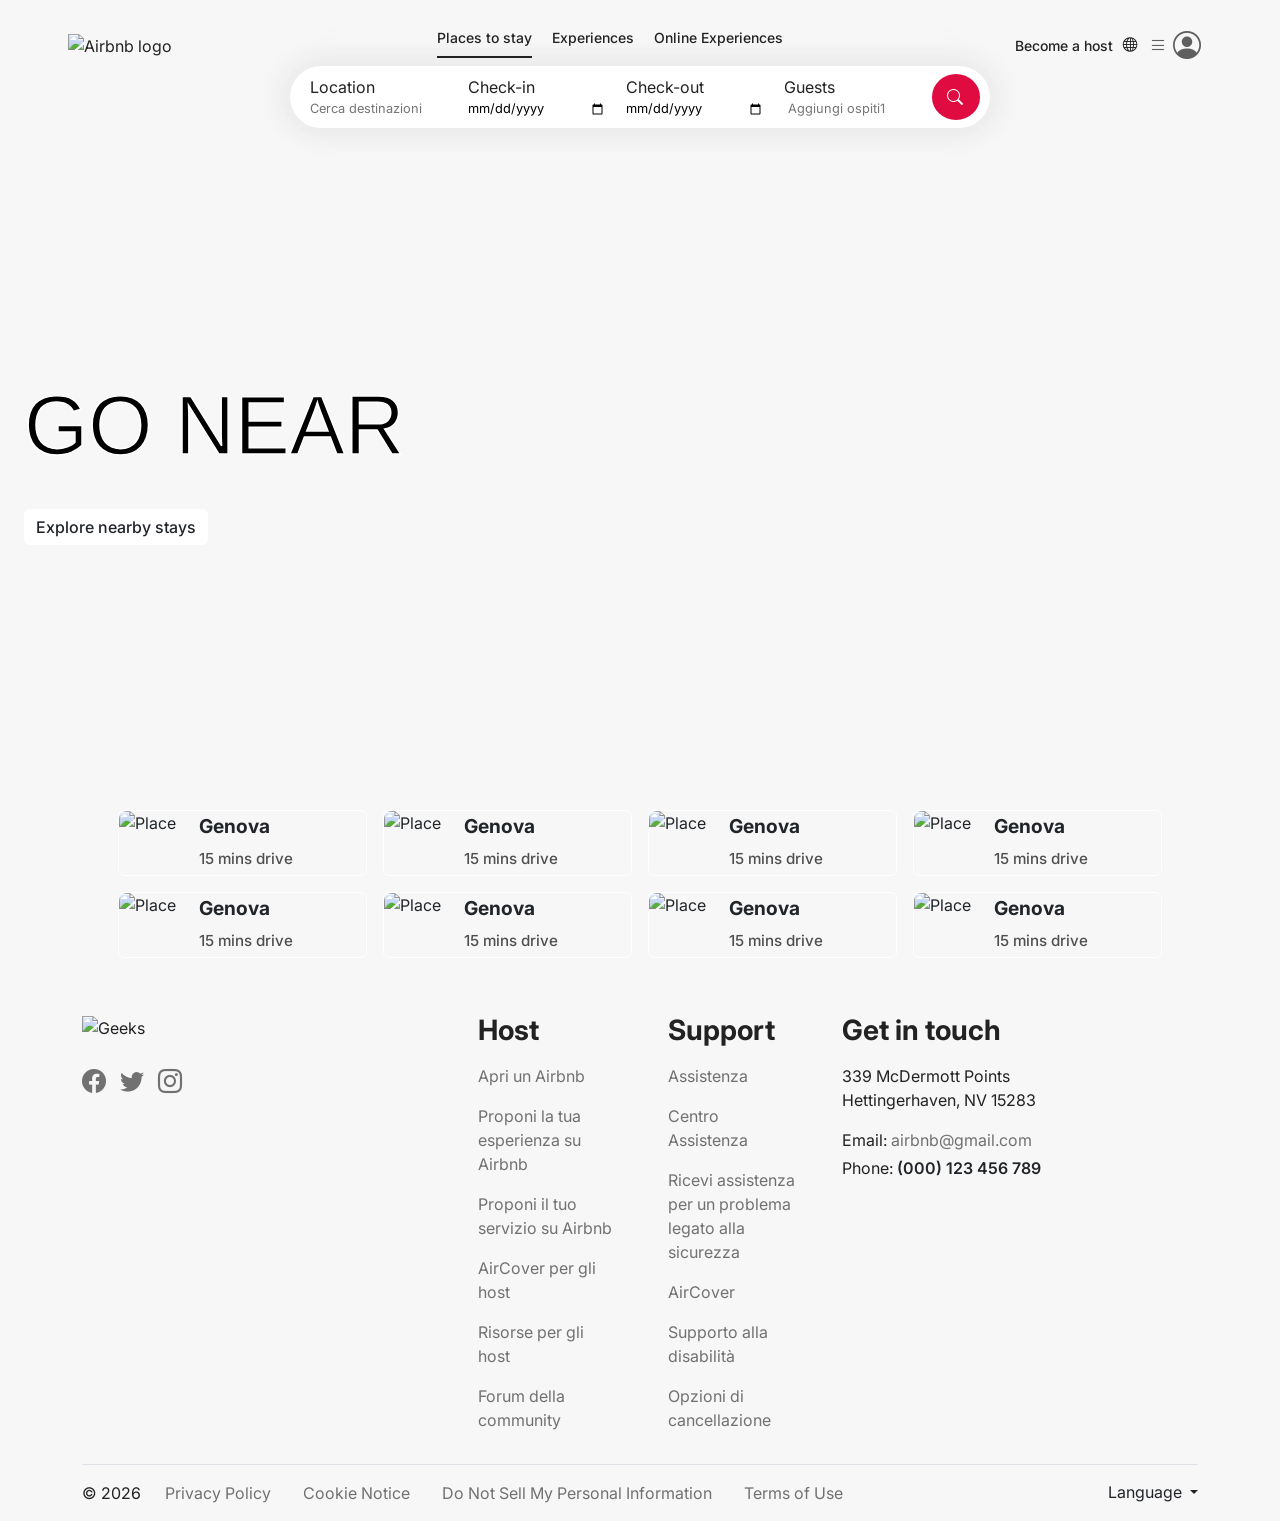
==== commit 4143a52e: "adding hover" ====
--- a/index.html
+++ b/index.html
@@ -105,7 +105,9 @@
         <!--=============== Section Cards ===============-->
         <section class="container p-5 pb-0 d-flex align-items-center">
           <!--=== Row ===-->
-          <div class="row row-cols-2 row-cols-md-3 row-cols-lg-4 g-3">
+          <div
+            class="row row-cols-2 row-cols-md-3 row-cols-lg-4 gx-3 gy-2 gy-lg-3"
+          >
             <!--=== Col ===-->
             <div class="col">
               <div class="card">
--- a/assets/css/style.css
+++ b/assets/css/style.css
@@ -616,12 +616,16 @@
     align-items: center;
     background-color: transparent;
     cursor: pointer;
-    border: 0.1px solid white
+    border: 0.1px solid white;
+    transition: all 0.2s ease-in-out;
 }
 
 main div#home-page section div.card:hover {
     background-color: #e0dfdf;
-    border-color: rgba(200, 200, 200, 0.793)
+    border-color: rgba(200, 200, 200, 0.793);
+    box-shadow: 2px 2px 2px rgb(76, 76, 76);
+    border-radius: 10px;
+    scale: 1.05;
 }
 
 main div#home-page section div.card img {
@@ -641,12 +645,14 @@
 
 main div#home-page section div.card-body .card-title {
     font-size: 1.2em;
-    font-weight: 600;
+    font-weight: 700;
     margin-bottom: 0.1rem;
 }
 
 main div#home-page section div.card-body .card-text {
-    font-size: 0.95em
+    font-size: 0.95em;
+    font-weight: 500;
+    color: #4f4f4f
 }
 
 /*---- Footetr ----*/
